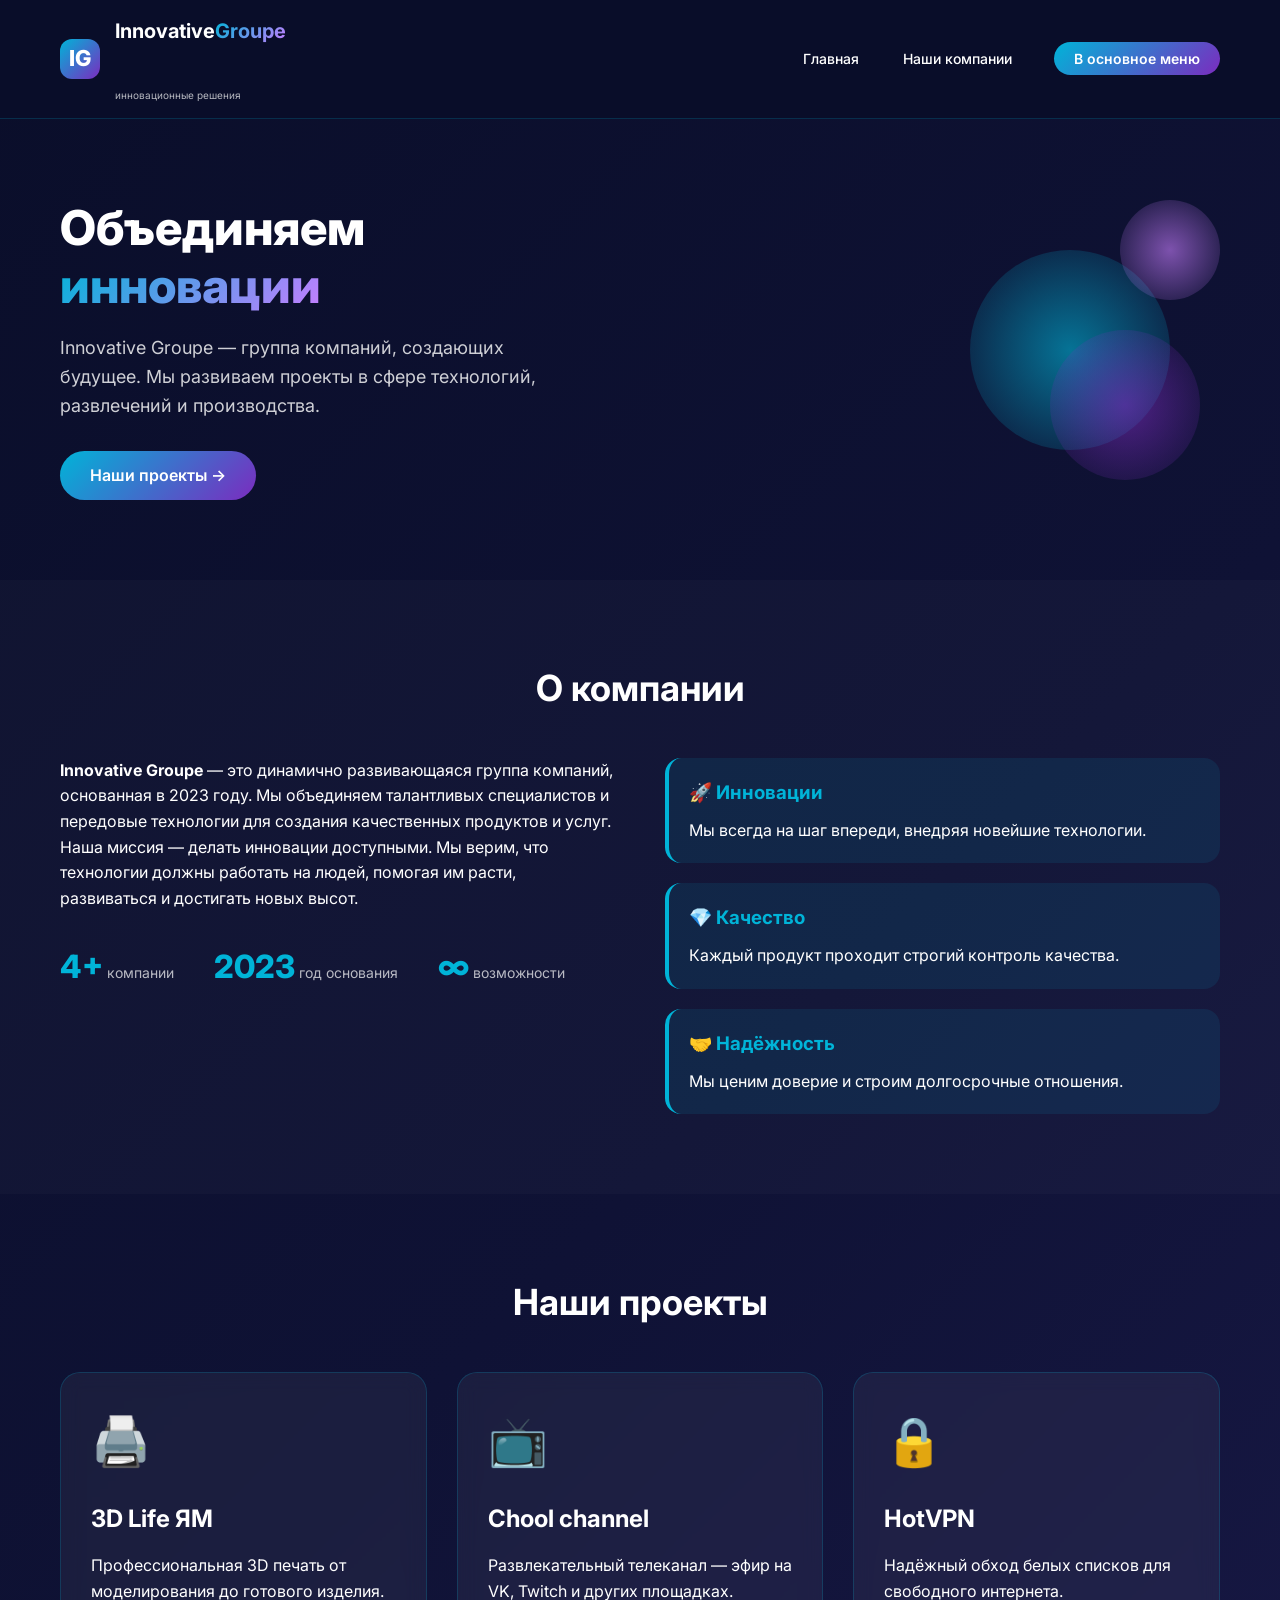
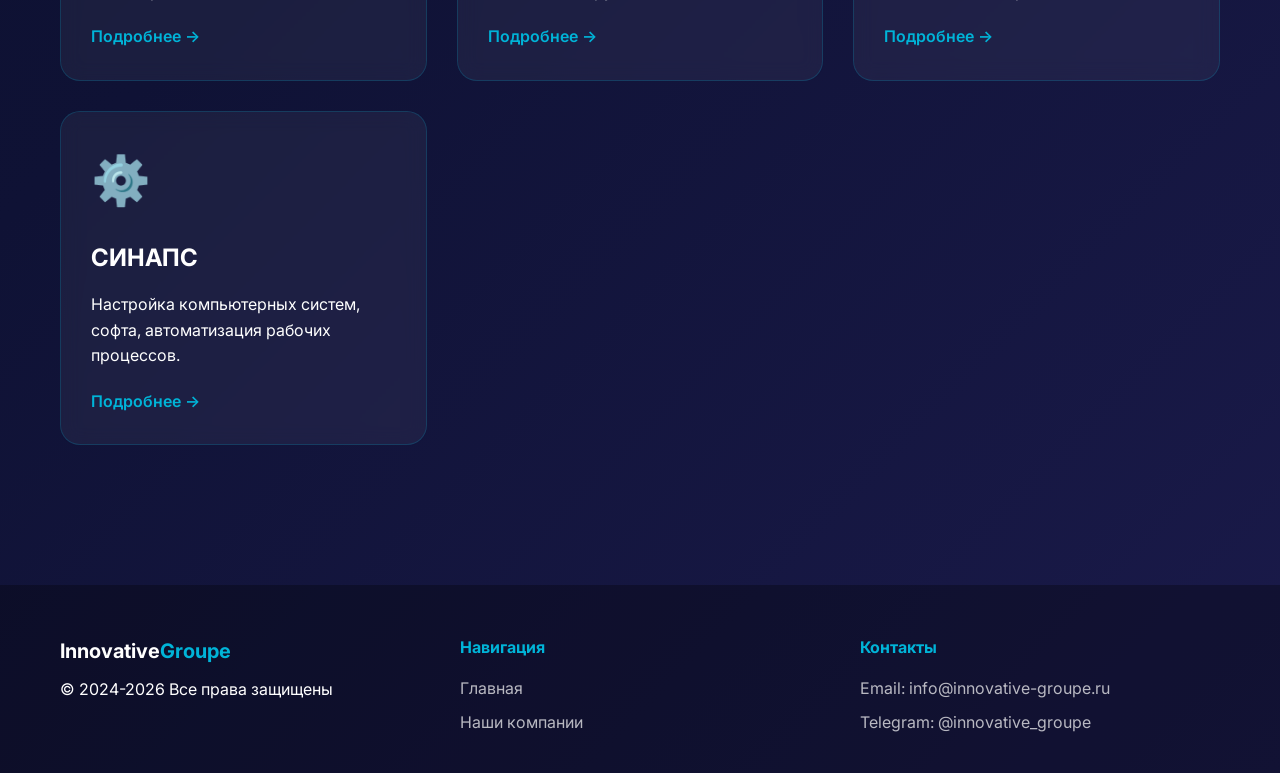
==== index.html @ 09125e90 "Update index.html" ====
<!DOCTYPE html>
<html lang="ru">
<head>
    <meta charset="UTF-8">
    <link rel="icon" type="image/png" href="favicon.png">
    <meta name="viewport" content="width=device-width, initial-scale=1.0">
    <title>Innovative Groupe — инновационные решения</title>
    <link rel="stylesheet" href="css/style.css">
    <link href="https://fonts.googleapis.com/css2?family=Inter:wght@300;400;500;600;700;800&display=swap" rel="stylesheet">
</head>
<body>
    <header class="main-header">
        <div class="container">
            <div class="header-left">
                <div class="logo-icon">IG</div>
                <div class="logo-text">
                    <h2>Innovative<span>Groupe</span></h2>
                    <p>инновационные решения</p>
                </div>
            </div>
            <div class="header-nav">
                <ul class="nav-links">
                    <li><a href="index.html" class="active">Главная</a></li>
                    <li><a href="companies.html">Наши компании</a></li>
                </ul>
                <div class="main-menu-btn">
                    <a href="index.html">В основное меню</a>
                </div>
            </div>
        </div>
    </header>

    <main>
        <section class="hero">
            <div class="container">
                <div class="hero-content">
                    <h1>Объединяем<br><span class="gradient-text">инновации</span></h1>
                    <p>Innovative Groupe — группа компаний, создающих будущее. Мы развиваем проекты в сфере технологий, развлечений и производства.</p>
                    <a href="companies.html" class="btn-primary">Наши проекты →</a>
                </div>
                <div class="hero-graphic">
                    <div class="circle circle-1"></div>
                    <div class="circle circle-2"></div>
                    <div class="circle circle-3"></div>
                </div>
            </div>
        </section>

        <section class="about">
            <div class="container">
                <h2>О компании</h2>
                <div class="about-grid">
                    <div class="about-text">
                        <p><strong>Innovative Groupe</strong> — это динамично развивающаяся группа компаний, основанная в 2023 году. Мы объединяем талантливых специалистов и передовые технологии для создания качественных продуктов и услуг.</p>
                        <p>Наша миссия — делать инновации доступными. Мы верим, что технологии должны работать на людей, помогая им расти, развиваться и достигать новых высот.</p>
                        <div class="stats">
                            <div class="stat">
                                <span class="stat-number">4+</span>
                                <span class="stat-label">компании</span>
                            </div>
                            <div class="stat">
                                <span class="stat-number">2023</span>
                                <span class="stat-label">год основания</span>
                            </div>
                            <div class="stat">
                                <span class="stat-number">∞</span>
                                <span class="stat-label">возможности</span>
                            </div>
                        </div>
                    </div>
                    <div class="about-values">
                        <div class="value-card">
                            <h3>🚀 Инновации</h3>
                            <p>Мы всегда на шаг впереди, внедряя новейшие технологии.</p>
                        </div>
                        <div class="value-card">
                            <h3>💎 Качество</h3>
                            <p>Каждый продукт проходит строгий контроль качества.</p>
                        </div>
                        <div class="value-card">
                            <h3>🤝 Надёжность</h3>
                            <p>Мы ценим доверие и строим долгосрочные отношения.</p>
                        </div>
                    </div>
                </div>
            </div>
        </section>

        <section class="preview-companies">
            <div class="container">
                <h2>Наши проекты</h2>
                <div class="preview-grid">
                    <div class="preview-card">
                        <div class="preview-icon">🖨️</div>
                        <h3>3D Life ЯМ</h3>
                        <p>Профессиональная 3D печать от моделирования до готового изделия.</p>
                        <a href="company-3d-life.html" class="link-arrow">Подробнее →</a>
                    </div>
                    <div class="preview-card">
                        <div class="preview-icon">📺</div>
                        <h3>Chool channel</h3>
                        <p>Развлекательный телеканал — эфир на VK, Twitch и других площадках.</p>
                        <a href="company-chool.html" class="link-arrow">Подробнее →</a>
                    </div>
                    <div class="preview-card">
                        <div class="preview-icon">🔒</div>
                        <h3>HotVPN</h3>
                        <p>Надёжный обход белых списков для свободного интернета.</p>
                        <a href="company-hotvpn.html" class="link-arrow">Подробнее →</a>
                    </div>
                    <div class="preview-card">
                        <div class="preview-icon">⚙️</div>
                        <h3>СИНАПС</h3>
                        <p>Настройка компьютерных систем, софта, автоматизация рабочих процессов.</p>
                        <a href="company-sinaps.html" class="link-arrow">Подробнее →</a>
                    </div>
                </div>
            </div>
        </section>
    </main>

    <footer id="contact">
        <div class="container">
            <div class="footer-content">
                <div class="footer-logo">
                    <h3>Innovative<span>Groupe</span></h3>
                    <p>© 2024-2026 Все права защищены</p>
                </div>
                <div class="footer-links">
                    <h4>Навигация</h4>
                    <ul>
                        <li><a href="index.html">Главная</a></li>
                        <li><a href="companies.html">Наши компании</a></li>
                    </ul>
                </div>
                <div class="footer-contact">
                    <h4>Контакты</h4>
                    <p>Email: info@innovative-groupe.ru</p>
                    <p>Telegram: @innovative_groupe</p>
                </div>
            </div>
        </div>
    </footer>

    <script src="js/main.js"></script>
</body>
</html>
---- css/style.css ----
* {
    margin: 0;
    padding: 0;
    box-sizing: border-box;
}

body {
    font-family: 'Inter', sans-serif;
    background: linear-gradient(135deg, #0a0e2a 0%, #0f1235 50%, #1a1a4a 100%);
    color: #ffffff;
    line-height: 1.6;
    min-height: 100vh;
}

.container {
    max-width: 1200px;
    margin: 0 auto;
    padding: 0 20px;
}

/* ===== ЕДИНЫЙ HEADER ДЛЯ ВСЕХ СТРАНИЦ ===== */
.main-header {
    padding: 15px 0;
    border-bottom: 1px solid rgba(0, 180, 216, 0.2);
    position: sticky;
    top: 0;
    background: rgba(10, 14, 42, 0.95);
    backdrop-filter: blur(10px);
    z-index: 1000;
}

.main-header .container {
    display: flex;
    justify-content: space-between;
    align-items: center;
    flex-wrap: wrap;
    gap: 20px;
}

.header-left {
    display: flex;
    align-items: center;
    gap: 15px;
}

.logo-icon {
    width: 40px;
    height: 40px;
    background: linear-gradient(135deg, #00b4d8, #7b2cbf);
    border-radius: 12px;
    display: flex;
    align-items: center;
    justify-content: center;
    font-size: 22px;
    font-weight: 800;
}

.logo-text h2 {
    font-size: 20px;
    font-weight: 700;
}

.logo-text h2 span {
    background: linear-gradient(135deg, #00b4d8, #c77dff);
    -webkit-background-clip: text;
    background-clip: text;
    color: transparent;
}

.logo-text p {
    font-size: 10px;
    opacity: 0.7;
}

.header-nav {
    display: flex;
    align-items: center;
    gap: 30px;
    flex-wrap: wrap;
}

.nav-links {
    display: flex;
    gap: 20px;
    list-style: none;
}

.nav-links a {
    color: #fff;
    text-decoration: none;
    font-size: 14px;
    font-weight: 500;
    transition: all 0.3s ease;
    padding: 8px 12px;
    border-radius: 8px;
}

.nav-links a:hover {
    background: rgba(0, 180, 216, 0.2);
    color: #00b4d8;
}

.main-menu-btn a {
    background: linear-gradient(135deg, #00b4d8, #7b2cbf);
    padding: 8px 20px;
    border-radius: 30px;
    color: white;
    text-decoration: none;
    font-size: 14px;
    font-weight: 600;
    transition: all 0.3s ease;
}

.main-menu-btn a:hover {
    transform: translateY(-2px);
    box-shadow: 0 5px 20px rgba(0, 180, 216, 0.4);
}

/* ===== Hero секция (главная) ===== */
.hero {
    padding: 80px 0;
    position: relative;
    overflow: hidden;
}

.hero .container {
    display: flex;
    align-items: center;
    justify-content: space-between;
    gap: 50px;
}

.hero-content h1 {
    font-size: 48px;
    font-weight: 800;
    line-height: 1.2;
    margin-bottom: 20px;
}

.gradient-text {
    background: linear-gradient(135deg, #00b4d8, #c77dff);
    -webkit-background-clip: text;
    background-clip: text;
    color: transparent;
}

.hero-content p {
    font-size: 18px;
    opacity: 0.8;
    margin-bottom: 30px;
    max-width: 500px;
}

.btn-primary {
    display: inline-block;
    background: linear-gradient(135deg, #00b4d8, #7b2cbf);
    padding: 12px 30px;
    border-radius: 30px;
    color: white;
    text-decoration: none;
    font-weight: 600;
    transition: all 0.3s ease;
}

.btn-primary:hover {
    transform: translateY(-2px);
    box-shadow: 0 5px 20px rgba(0, 180, 216, 0.4);
}

.btn-outline {
    display: inline-block;
    border: 2px solid #00b4d8;
    padding: 10px 24px;
    border-radius: 30px;
    color: #00b4d8;
    text-decoration: none;
    font-weight: 600;
    transition: all 0.3s ease;
}

.btn-outline:hover {
    background: #00b4d8;
    color: #0a0e2a;
}

.hero-graphic {
    position: relative;
    width: 300px;
    height: 300px;
}

.circle {
    position: absolute;
    border-radius: 50%;
    opacity: 0.6;
}

.circle-1 {
    width: 200px;
    height: 200px;
    background: radial-gradient(circle, #00b4d8, transparent);
    top: 50px;
    left: 50px;
}

.circle-2 {
    width: 150px;
    height: 150px;
    background: radial-gradient(circle, #7b2cbf, transparent);
    bottom: 20px;
    right: 20px;
}

.circle-3 {
    width: 100px;
    height: 100px;
    background: radial-gradient(circle, #c77dff, transparent);
    top: 0;
    right: 0;
}

/* ===== Секции ===== */
.about {
    padding: 80px 0;
    background: rgba(255, 255, 255, 0.02);
}

h2 {
    font-size: 36px;
    font-weight: 700;
    margin-bottom: 40px;
    text-align: center;
}

.about-grid {
    display: grid;
    grid-template-columns: 1fr 1fr;
    gap: 50px;
}

.stats {
    display: flex;
    gap: 40px;
    margin-top: 30px;
}

.stat {
    text-align: center;
}

.stat-number {
    font-size: 32px;
    font-weight: 800;
    color: #00b4d8;
}

.stat-label {
    font-size: 14px;
    opacity: 0.7;
}

.about-values {
    display: flex;
    flex-direction: column;
    gap: 20px;
}

.value-card {
    background: rgba(0, 180, 216, 0.1);
    padding: 20px;
    border-radius: 16px;
    border-left: 4px solid #00b4d8;
}

.value-card h3 {
    margin-bottom: 10px;
    color: #00b4d8;
}

/* ===== Превью компаний ===== */
.preview-companies {
    padding: 80px 0;
}

.preview-grid {
    display: grid;
    grid-template-columns: repeat(auto-fit, minmax(300px, 1fr));
    gap: 30px;
}

.preview-card {
    background: rgba(255, 255, 255, 0.05);
    backdrop-filter: blur(10px);
    padding: 30px;
    border-radius: 20px;
    transition: all 0.3s ease;
    border: 1px solid rgba(0, 180, 216, 0.2);
}

.preview-card:hover {
    transform: translateY(-5px);
    border-color: #00b4d8;
    box-shadow: 0 10px 30px rgba(0, 180, 216, 0.2);
}

.preview-icon {
    font-size: 48px;
    margin-bottom: 20px;
}

.preview-card h3 {
    font-size: 24px;
    margin-bottom: 15px;
}

.link-arrow {
    display: inline-block;
    margin-top: 20px;
    color: #00b4d8;
    text-decoration: none;
    font-weight: 600;
}

/* ===== Страница списка компаний ===== */
.page-header {
    padding: 60px 0 40px;
    text-align: center;
}

.page-header h1 {
    font-size: 48px;
    margin-bottom: 15px;
}

.companies-list {
    padding: 0 0 80px;
}

.companies-grid {
    display: flex;
    flex-direction: column;
    gap: 40px;
}

.company-item {
    display: flex;
    gap: 30px;
    background: rgba(255, 255, 255, 0.05);
    border-radius: 24px;
    padding: 30px;
    transition: all 0.3s ease;
    border: 1px solid rgba(0, 180, 216, 0.2);
}

.company-item:hover {
    transform: translateX(5px);
    border-color: #00b4d8;
}

.company-logo {
    flex-shrink: 0;
}

.logo-placeholder {
    width: 100px;
    height: 100px;
    background: linear-gradient(135deg, #00b4d8, #7b2cbf);
    border-radius: 20px;
    display: flex;
    align-items: center;
    justify-content: center;
    font-size: 48px;
}

.company-info {
    flex: 1;
}

.company-name {
    font-size: 28px;
    margin-bottom: 15px;
}

.company-details {
    margin-bottom: 20px;
}

.company-details p {
    margin-bottom: 8px;
    opacity: 0.8;
}

/* ===== Страница компании ===== */
.company-hero {
    padding: 60px 0;
    text-align: center;
}

.company-icon {
    font-size: 80px;
    margin-bottom: 20px;
}

.company-hero h1 {
    font-size: 48px;
    margin-bottom: 15px;
}

.company-hero p {
    font-size: 20px;
    opacity: 0.8;
    margin-bottom: 20px;
}

.company-meta {
    display: flex;
    justify-content: center;
    gap: 30px;
    flex-wrap: wrap;
}

.company-meta span {
    background: rgba(0, 180, 216, 0.2);
    padding: 5px 15px;
    border-radius: 20px;
    font-size: 14px;
}

.company-description {
    padding: 0 0 80px;
}

.description-grid {
    display: grid;
    grid-template-columns: 1fr 1fr;
    gap: 50px;
}

.description-text h2 {
    text-align: left;
    margin-bottom: 20px;
}

.description-text h3 {
    margin: 25px 0 15px;
    color: #00b4d8;
}

.description-text ul {
    list-style: none;
    margin-bottom: 30px;
}

.description-text li {
    margin-bottom: 10px;
    padding-left: 24px;
    position: relative;
}

.description-text li::before {
    content: "▹";
    position: absolute;
    left: 0;
    color: #00b4d8;
}

.description-features {
    display: flex;
    flex-direction: column;
    gap: 20px;
}

.feature {
    background: rgba(0, 180, 216, 0.1);
    padding: 25px;
    border-radius: 16px;
    text-align: center;
}

.feature h3 {
    font-size: 24px;
    margin-bottom: 10px;
    color: #00b4d8;
}

.platform-buttons {
    display: flex;
    gap: 15px;
    margin-top: 20px;
}

/* ===== FOOTER ===== */
footer {
    background: rgba(0, 0, 0, 0.3);
    padding: 50px 0 30px;
    margin-top: 60px;
}

.footer-content {
    display: grid;
    grid-template-columns: repeat(auto-fit, minmax(250px, 1fr));
    gap: 40px;
}

.footer-logo h3 {
    font-size: 20px;
    margin-bottom: 10px;
}

.footer-logo h3 span {
    color: #00b4d8;
}

.footer-links h4, .footer-contact h4 {
    margin-bottom: 15px;
    color: #00b4d8;
}

.footer-links ul {
    list-style: none;
}

.footer-links li {
    margin-bottom: 8px;
}

.footer-links a {
    color: #fff;
    text-decoration: none;
    opacity: 0.7;
    transition: all 0.3s ease;
}

.footer-links a:hover {
    opacity: 1;
    color: #00b4d8;
}

.footer-contact p {
    opacity: 0.7;
    margin-bottom: 8px;
}

/* ===== Адаптивность ===== */
@media (max-width: 768px) {
    .hero .container {
        flex-direction: column;
        text-align: center;
    }
    
    .hero-content p {
        margin-left: auto;
        margin-right: auto;
    }
    
    .about-grid,
    .description-grid,
    .company-item {
        grid-template-columns: 1fr;
        flex-direction: column;
    }
    
    .header-nav {
        flex-direction: column;
        width: 100%;
    }
    
    .nav-links {
        flex-wrap: wrap;
        justify-content: center;
    }
    
    .main-header .container {
        flex-direction: column;
    }
    
    .company-item {
        text-align: center;
    }
    
    .company-logo {
        margin: 0 auto;
    }
/* ===== ТАРИФЫ ===== */
.tariffs {
    padding: 60px 0;
    background: rgba(255, 255, 255, 0.02);
}

.section-subtitle {
    text-align: center;
    opacity: 0.7;
    margin-bottom: 50px;
}

.tariffs-grid {
    display: grid;
    grid-template-columns: repeat(auto-fit, minmax(300px, 1fr));
    gap: 30px;
    max-width: 1100px;
    margin: 0 auto;
}

.tariff-card {
    background: rgba(255, 255, 255, 0.05);
    backdrop-filter: blur(10px);
    border-radius: 24px;
    padding: 30px;
    text-align: center;
    transition: all 0.3s ease;
    position: relative;
    border: 1px solid rgba(0, 180, 216, 0.2);
}

.tariff-card:hover {
    transform: translateY(-10px);
    border-color: #00b4d8;
    box-shadow: 0 20px 40px rgba(0, 180, 216, 0.2);
}

.tariff-card.vip {
    background: linear-gradient(135deg, rgba(123, 44, 191, 0.2), rgba(0, 180, 216, 0.1));
    border-color: #7b2cbf;
}

.tariff-card.lite {
    border-color: #00b4d8;
}

.tariff-card.trial {
    border-color: #c77dff;
}

.tariff-badge {
    position: absolute;
    top: -12px;
    right: 20px;
    background: linear-gradient(135deg, #00b4d8, #7b2cbf);
    padding: 5px 15px;
    border-radius: 20px;
    font-size: 12px;
    font-weight: 600;
}

.tariff-icon {
    font-size: 48px;
    margin-bottom: 15px;
}

.tariff-card h3 {
    font-size: 28px;
    margin-bottom: 15px;
}

.tariff-price {
    margin-bottom: 20px;
}

.price {
    font-size: 36px;
    font-weight: 800;
    background: linear-gradient(135deg, #00b4d8, #c77dff);
    -webkit-background-clip: text;
    background-clip: text;
    color: transparent;
}

.period {
    font-size: 14px;
    opacity: 0.7;
}

.tariff-features {
    list-style: none;
    margin: 25px 0;
    text-align: left;
}

.tariff-features li {
    margin-bottom: 10px;
    font-size: 14px;
}

.btn-tariff {
    display: inline-block;
    background: rgba(0, 180, 216, 0.2);
    padding: 12px 30px;
    border-radius: 30px;
    color: #00b4d8;
    text-decoration: none;
    font-weight: 600;
    transition: all 0.3s ease;
}

.btn-tariff:hover {
    background: #00b4d8;
    color: #0a0e2a;
}

.tariff-note {
    text-align: center;
    margin-top: 40px;
    padding: 20px;
    background: rgba(0, 180, 216, 0.1);
    border-radius: 16px;
}

.tariff-note p {
    margin: 5px 0;
    opacity: 0.8;
    font-size: 14px;
}

/* ===== КАК ПОДКЛЮЧИТЬСЯ ===== */
.how-to-connect {
    padding: 60px 0;
}

.steps-grid {
    display: grid;
    grid-template-columns: repeat(auto-fit, minmax(200px, 1fr));
    gap: 30px;
    margin-bottom: 40px;
}

.step {
    text-align: center;
    padding: 20px;
}

.step-number {
    width: 50px;
    height: 50px;
    background: linear-gradient(135deg, #00b4d8, #7b2cbf);
    border-radius: 50%;
    display: flex;
    align-items: center;
    justify-content: center;
    font-size: 24px;
    font-weight: 800;
    margin: 0 auto 20px;
}

.step h3 {
    margin-bottom: 10px;
}

.step p {
    opacity: 0.7;
    font-size: 14px;
}

.connect-buttons {
    display: flex;
    justify-content: center;
    gap: 20px;
    flex-wrap: wrap;
}

/* ===== Адаптивность для тарифов ===== */
@media (max-width: 768px) {
    .tariffs-grid {
        grid-template-columns: 1fr;
    }
    
    .steps-grid {
        grid-template-columns: 1fr;
    }
    
    .connect-buttons {
        flex-direction: column;
        align-items: center;
    }
}
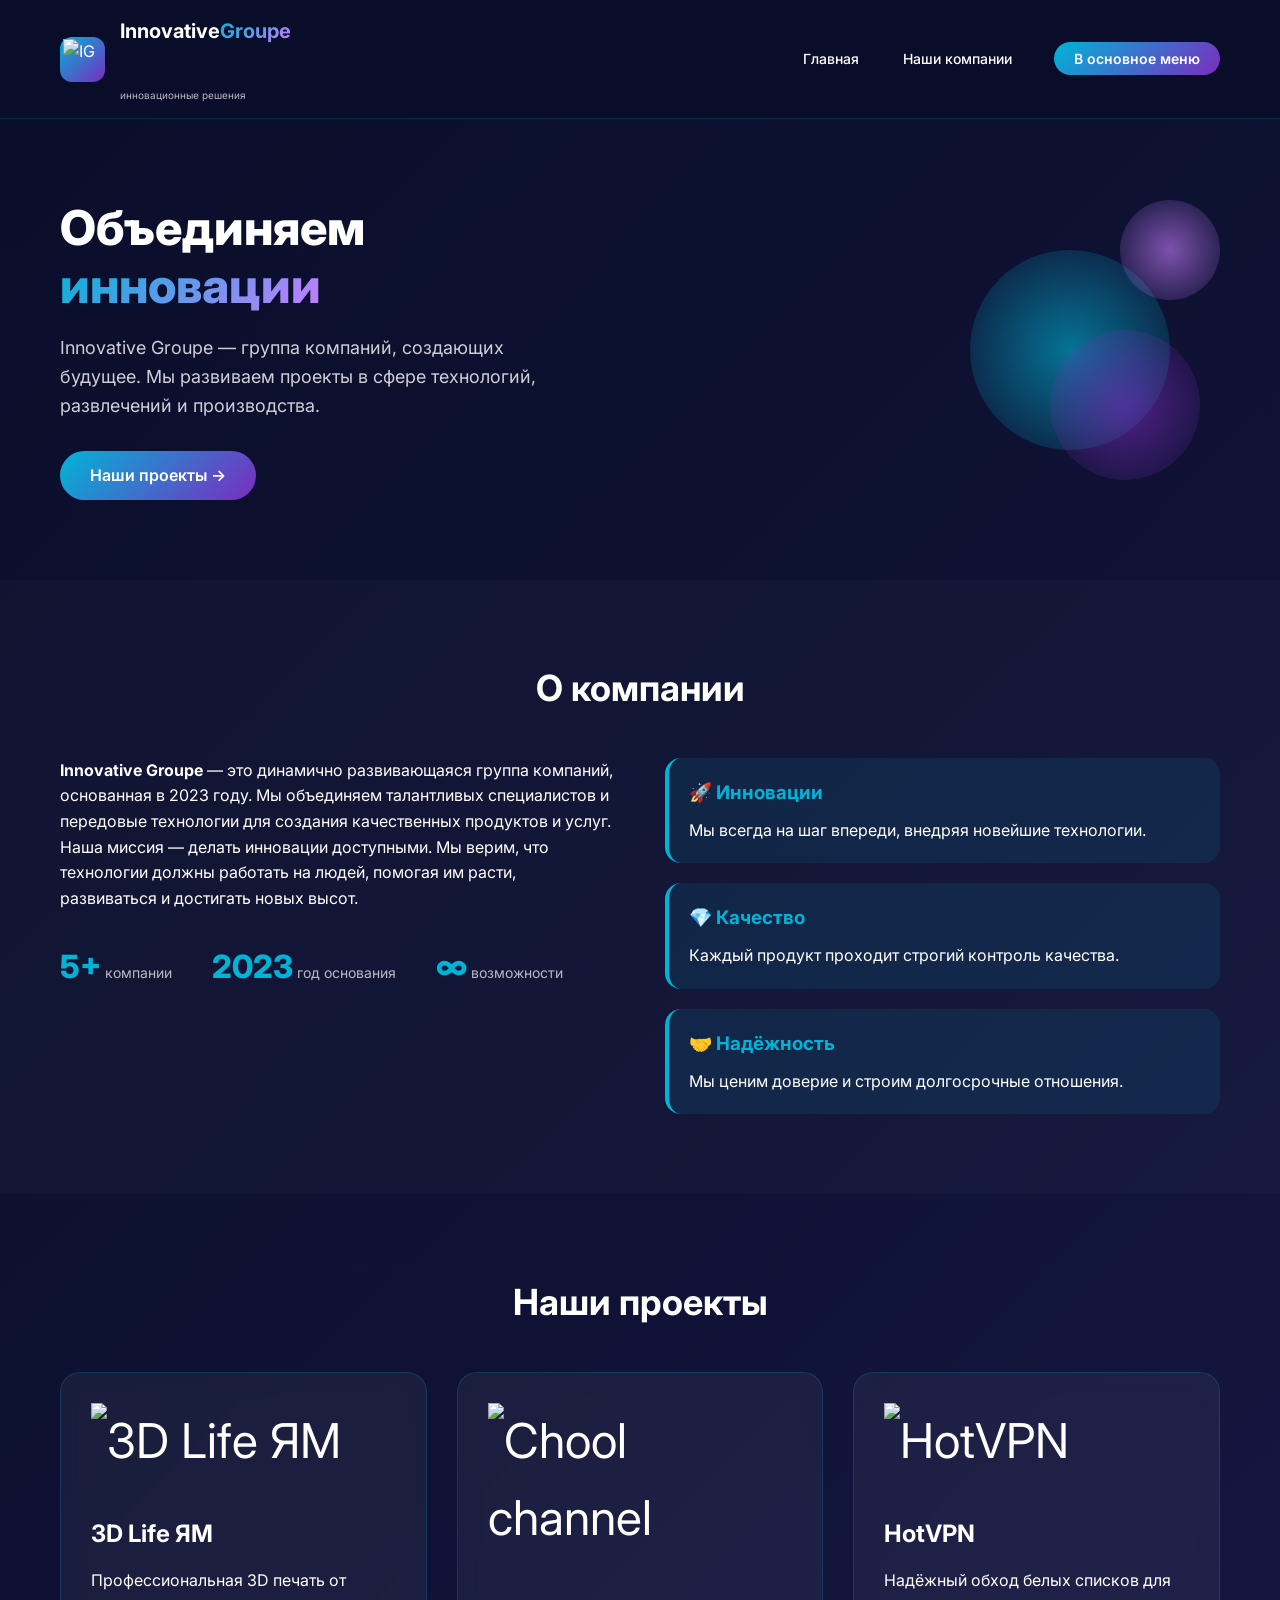
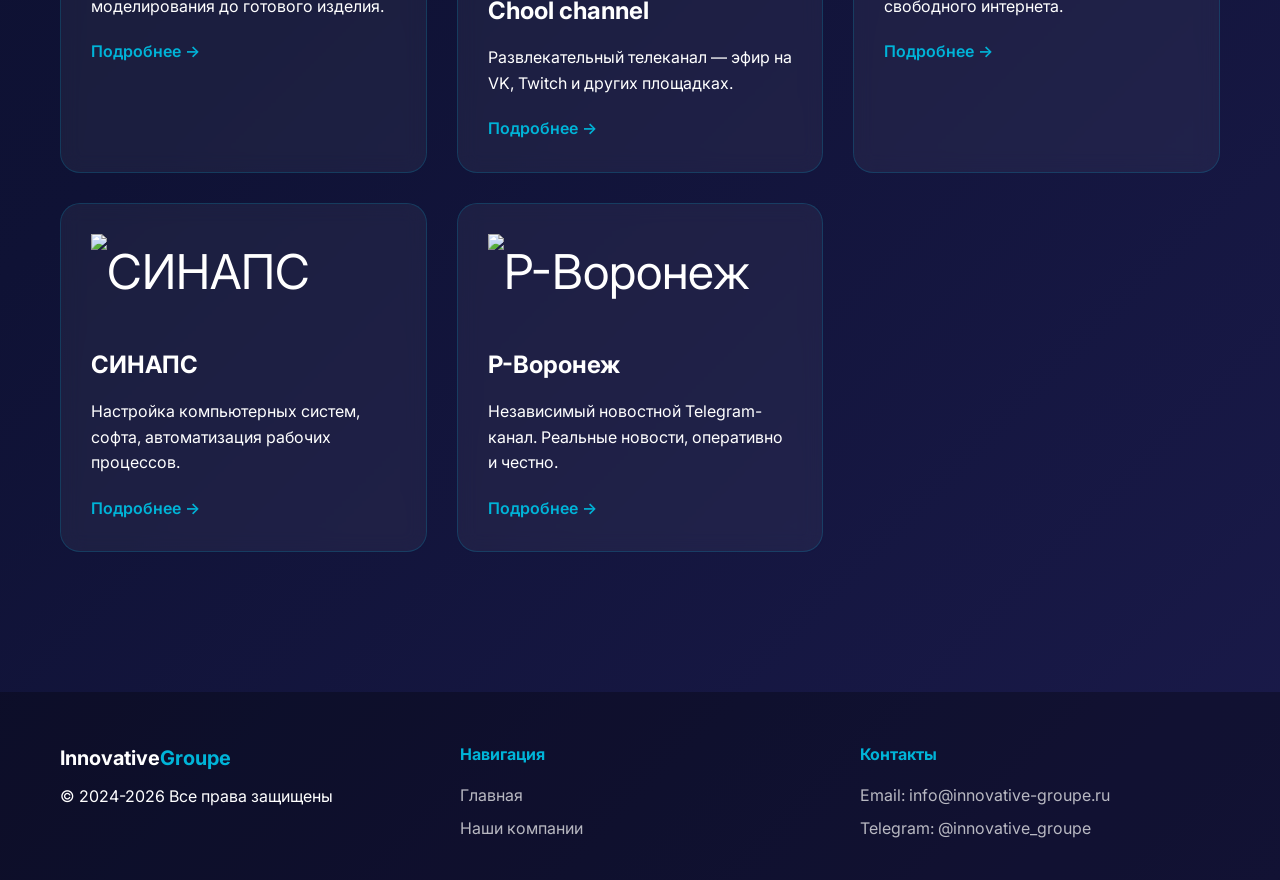
==== commit d420f26c: "Add files via upload" ====
--- a/index.html
+++ b/index.html
@@ -2,8 +2,8 @@
 <html lang="ru">
 <head>
     <meta charset="UTF-8">
+    <meta name="viewport" content="width=device-width, initial-scale=1.0">
     <link rel="icon" type="image/png" href="favicon.png">
-    <meta name="viewport" content="width=device-width, initial-scale=1.0">
     <title>Innovative Groupe — инновационные решения</title>
     <link rel="stylesheet" href="css/style.css">
     <link href="https://fonts.googleapis.com/css2?family=Inter:wght@300;400;500;600;700;800&display=swap" rel="stylesheet">
@@ -12,7 +12,9 @@
     <header class="main-header">
         <div class="container">
             <div class="header-left">
-                <div class="logo-icon">IG</div>
+                <div class="logo-icon">
+                    <img src="images/logo-ig.png" alt="IG" width="40" height="40">
+                </div>
                 <div class="logo-text">
                     <h2>Innovative<span>Groupe</span></h2>
                     <p>инновационные решения</p>
@@ -55,7 +57,7 @@
                         <p>Наша миссия — делать инновации доступными. Мы верим, что технологии должны работать на людей, помогая им расти, развиваться и достигать новых высот.</p>
                         <div class="stats">
                             <div class="stat">
-                                <span class="stat-number">4+</span>
+                                <span class="stat-number">5+</span>
                                 <span class="stat-label">компании</span>
                             </div>
                             <div class="stat">
@@ -91,28 +93,44 @@
                 <h2>Наши проекты</h2>
                 <div class="preview-grid">
                     <div class="preview-card">
-                        <div class="preview-icon">🖨️</div>
+                        <div class="preview-icon">
+                            <img src="images/logo-3dlife.png" alt="3D Life ЯМ" width="48" height="48">
+                        </div>
                         <h3>3D Life ЯМ</h3>
                         <p>Профессиональная 3D печать от моделирования до готового изделия.</p>
                         <a href="company-3d-life.html" class="link-arrow">Подробнее →</a>
                     </div>
                     <div class="preview-card">
-                        <div class="preview-icon">📺</div>
+                        <div class="preview-icon">
+                            <img src="images/logo-chool.png" alt="Chool channel" width="48" height="48">
+                        </div>
                         <h3>Chool channel</h3>
                         <p>Развлекательный телеканал — эфир на VK, Twitch и других площадках.</p>
                         <a href="company-chool.html" class="link-arrow">Подробнее →</a>
                     </div>
                     <div class="preview-card">
-                        <div class="preview-icon">🔒</div>
+                        <div class="preview-icon">
+                            <img src="images/logo-hotvpn.png" alt="HotVPN" width="48" height="48">
+                        </div>
                         <h3>HotVPN</h3>
                         <p>Надёжный обход белых списков для свободного интернета.</p>
                         <a href="company-hotvpn.html" class="link-arrow">Подробнее →</a>
                     </div>
                     <div class="preview-card">
-                        <div class="preview-icon">⚙️</div>
+                        <div class="preview-icon">
+                            <img src="images/logo-sinaps.png" alt="СИНАПС" width="48" height="48">
+                        </div>
                         <h3>СИНАПС</h3>
                         <p>Настройка компьютерных систем, софта, автоматизация рабочих процессов.</p>
                         <a href="company-sinaps.html" class="link-arrow">Подробнее →</a>
+                    </div>
+                    <div class="preview-card">
+                        <div class="preview-icon">
+                            <img src="images/logo-rvrn.png" alt="Р-Воронеж" width="48" height="48">
+                        </div>
+                        <h3>Р-Воронеж</h3>
+                        <p>Независимый новостной Telegram-канал. Реальные новости, оперативно и честно.</p>
+                        <a href="company-r-voronezh.html" class="link-arrow">Подробнее →</a>
                     </div>
                 </div>
             </div>
@@ -144,4 +162,4 @@
 
     <script src="js/main.js"></script>
 </body>
-</html>
+</html>
--- a/css/style.css
+++ b/css/style.css
@@ -44,15 +44,19 @@
 }
 
 .logo-icon {
+    width: 45px;
+    height: 45px;
+    background: linear-gradient(135deg, #00b4d8, #7b2cbf);
+    border-radius: 12px;
+    display: flex;
+    align-items: center;
+    justify-content: center;
+}
+
+.logo-icon img {
     width: 40px;
     height: 40px;
-    background: linear-gradient(135deg, #00b4d8, #7b2cbf);
-    border-radius: 12px;
-    display: flex;
-    align-items: center;
-    justify-content: center;
-    font-size: 22px;
-    font-weight: 800;
+    object-fit: contain;
 }
 
 .logo-text h2 {
@@ -308,6 +312,13 @@
     margin-bottom: 20px;
 }
 
+.preview-icon img {
+    width: 60px;
+    height: 60px;
+    object-fit: contain;
+    margin-bottom: 15px;
+}
+
 .preview-card h3 {
     font-size: 24px;
     margin-bottom: 15px;
@@ -361,11 +372,23 @@
     flex-shrink: 0;
 }
 
+.company-logo img {
+    width: 120px;
+    height: 120px;
+    object-fit: contain;
+    border-radius: 24px;
+    transition: transform 0.3s ease;
+}
+
+.company-logo img:hover {
+    transform: scale(1.05);
+}
+
 .logo-placeholder {
-    width: 100px;
-    height: 100px;
+    width: 120px;
+    height: 120px;
     background: linear-gradient(135deg, #00b4d8, #7b2cbf);
-    border-radius: 20px;
+    border-radius: 24px;
     display: flex;
     align-items: center;
     justify-content: center;
@@ -399,6 +422,20 @@
 .company-icon {
     font-size: 80px;
     margin-bottom: 20px;
+}
+
+.company-icon img {
+    width: 100px;
+    height: 100px;
+    object-fit: contain;
+    border-radius: 50%;
+    background: rgba(0, 180, 216, 0.1);
+    padding: 15px;
+    transition: transform 0.3s ease;
+}
+
+.company-icon img:hover {
+    transform: scale(1.05);
 }
 
 .company-hero h1 {
@@ -489,98 +526,6 @@
     margin-top: 20px;
 }
 
-/* ===== FOOTER ===== */
-footer {
-    background: rgba(0, 0, 0, 0.3);
-    padding: 50px 0 30px;
-    margin-top: 60px;
-}
-
-.footer-content {
-    display: grid;
-    grid-template-columns: repeat(auto-fit, minmax(250px, 1fr));
-    gap: 40px;
-}
-
-.footer-logo h3 {
-    font-size: 20px;
-    margin-bottom: 10px;
-}
-
-.footer-logo h3 span {
-    color: #00b4d8;
-}
-
-.footer-links h4, .footer-contact h4 {
-    margin-bottom: 15px;
-    color: #00b4d8;
-}
-
-.footer-links ul {
-    list-style: none;
-}
-
-.footer-links li {
-    margin-bottom: 8px;
-}
-
-.footer-links a {
-    color: #fff;
-    text-decoration: none;
-    opacity: 0.7;
-    transition: all 0.3s ease;
-}
-
-.footer-links a:hover {
-    opacity: 1;
-    color: #00b4d8;
-}
-
-.footer-contact p {
-    opacity: 0.7;
-    margin-bottom: 8px;
-}
-
-/* ===== Адаптивность ===== */
-@media (max-width: 768px) {
-    .hero .container {
-        flex-direction: column;
-        text-align: center;
-    }
-    
-    .hero-content p {
-        margin-left: auto;
-        margin-right: auto;
-    }
-    
-    .about-grid,
-    .description-grid,
-    .company-item {
-        grid-template-columns: 1fr;
-        flex-direction: column;
-    }
-    
-    .header-nav {
-        flex-direction: column;
-        width: 100%;
-    }
-    
-    .nav-links {
-        flex-wrap: wrap;
-        justify-content: center;
-    }
-    
-    .main-header .container {
-        flex-direction: column;
-    }
-    
-    .company-item {
-        text-align: center;
-    }
-    
-    .company-logo {
-        margin: 0 auto;
-    }
 /* ===== ТАРИФЫ ===== */
 .tariffs {
     padding: 60px 0;
@@ -593,11 +538,11 @@
     margin-bottom: 50px;
 }
 
-.tariffs-grid {
+.tariffs-grid-2col {
     display: grid;
-    grid-template-columns: repeat(auto-fit, minmax(300px, 1fr));
+    grid-template-columns: repeat(auto-fit, minmax(380px, 1fr));
     gap: 30px;
-    max-width: 1100px;
+    max-width: 1200px;
     margin: 0 auto;
 }
 
@@ -609,26 +554,12 @@
     text-align: center;
     transition: all 0.3s ease;
     position: relative;
-    border: 1px solid rgba(0, 180, 216, 0.2);
+    border: 2px solid rgba(0, 180, 216, 0.3);
 }
 
 .tariff-card:hover {
     transform: translateY(-10px);
-    border-color: #00b4d8;
-    box-shadow: 0 20px 40px rgba(0, 180, 216, 0.2);
-}
-
-.tariff-card.vip {
-    background: linear-gradient(135deg, rgba(123, 44, 191, 0.2), rgba(0, 180, 216, 0.1));
-    border-color: #7b2cbf;
-}
-
-.tariff-card.lite {
-    border-color: #00b4d8;
-}
-
-.tariff-card.trial {
-    border-color: #c77dff;
+    box-shadow: 0 20px 40px rgba(0, 180, 216, 0.3);
 }
 
 .tariff-badge {
@@ -649,11 +580,11 @@
 
 .tariff-card h3 {
     font-size: 28px;
-    margin-bottom: 15px;
+    margin-bottom: 10px;
 }
 
 .tariff-price {
-    margin-bottom: 20px;
+    margin-bottom: 10px;
 }
 
 .price {
@@ -670,15 +601,48 @@
     opacity: 0.7;
 }
 
+.tariff-traffic {
+    font-size: 18px;
+    font-weight: 700;
+    color: #00b4d8;
+    margin-bottom: 15px;
+    padding: 8px;
+    background: rgba(0, 180, 216, 0.1);
+    border-radius: 20px;
+    display: inline-block;
+    width: auto;
+    margin-left: auto;
+    margin-right: auto;
+}
+
 .tariff-features {
     list-style: none;
-    margin: 25px 0;
+    margin: 20px 0;
     text-align: left;
 }
 
 .tariff-features li {
     margin-bottom: 10px;
     font-size: 14px;
+    padding-left: 24px;
+    position: relative;
+}
+
+.tariff-features li::before {
+    content: "✅";
+    position: absolute;
+    left: 0;
+    color: #00b4d8;
+}
+
+.tariff-target {
+    font-size: 12px;
+    opacity: 0.8;
+    margin: 15px 0;
+    padding: 8px;
+    background: rgba(255, 255, 255, 0.05);
+    border-radius: 12px;
+    font-style: italic;
 }
 
 .btn-tariff {
@@ -690,12 +654,32 @@
     text-decoration: none;
     font-weight: 600;
     transition: all 0.3s ease;
-}
-
-.btn-tariff:hover {
+    margin-top: 10px;
+}
+
+.tariff-card:hover .btn-tariff {
     background: #00b4d8;
     color: #0a0e2a;
 }
+
+/* Цвета для разных тарифов */
+.tariff-card.lite { border-color: #ffd700; }
+.tariff-card.vip { border-color: #9b59b6; background: linear-gradient(135deg, rgba(155, 89, 182, 0.15), rgba(0, 180, 216, 0.05)); }
+.tariff-card.green { border-color: #2ecc71; }
+.tariff-card.ultra { border-color: #3498db; }
+.tariff-card.family { border-color: #1abc9c; }
+.tariff-card.premium { border-color: #e67e22; }
+.tariff-card.red { border-color: #e74c3c; }
+.tariff-card.super { border-color: #95a5a6; background: rgba(0, 0, 0, 0.3); }
+
+.tariff-card.lite .btn-tariff:hover { background: #ffd700; color: #0a0e2a; }
+.tariff-card.vip .btn-tariff:hover { background: #9b59b6; color: white; }
+.tariff-card.green .btn-tariff:hover { background: #2ecc71; color: #0a0e2a; }
+.tariff-card.ultra .btn-tariff:hover { background: #3498db; color: white; }
+.tariff-card.family .btn-tariff:hover { background: #1abc9c; color: #0a0e2a; }
+.tariff-card.premium .btn-tariff:hover { background: #e67e22; color: white; }
+.tariff-card.red .btn-tariff:hover { background: #e74c3c; color: white; }
+.tariff-card.super .btn-tariff:hover { background: #95a5a6; color: #0a0e2a; }
 
 .tariff-note {
     text-align: center;
@@ -757,9 +741,167 @@
     flex-wrap: wrap;
 }
 
-/* ===== Адаптивность для тарифов ===== */
+/* ===== FOOTER ===== */
+footer {
+    background: rgba(0, 0, 0, 0.3);
+    padding: 50px 0 30px;
+    margin-top: 60px;
+}
+
+.footer-content {
+    display: grid;
+    grid-template-columns: repeat(auto-fit, minmax(250px, 1fr));
+    gap: 40px;
+}
+
+.footer-logo h3 {
+    font-size: 20px;
+    margin-bottom: 10px;
+}
+
+.footer-logo h3 span {
+    color: #00b4d8;
+}
+
+.footer-links h4, .footer-contact h4 {
+    margin-bottom: 15px;
+    color: #00b4d8;
+}
+
+.footer-links ul {
+    list-style: none;
+}
+
+.footer-links li {
+    margin-bottom: 8px;
+}
+
+.footer-links a {
+    color: #fff;
+    text-decoration: none;
+    opacity: 0.7;
+    transition: all 0.3s ease;
+}
+
+.footer-links a:hover {
+    opacity: 1;
+    color: #00b4d8;
+}
+
+.footer-contact p {
+    opacity: 0.7;
+    margin-bottom: 8px;
+}
+
+/* ===== КНОПКИ СОЦСЕТЕЙ ===== */
+.social-links {
+    margin-top: 30px;
+}
+
+.social-links h3 {
+    margin-bottom: 20px;
+    color: #00b4d8;
+    font-size: 22px;
+}
+
+.social-btn {
+    display: inline-flex;
+    align-items: center;
+    justify-content: center;
+    gap: 12px;
+    background: #0a0e2a;
+    border: 1.5px solid rgba(0, 180, 216, 0.4);
+    padding: 12px 28px;
+    border-radius: 50px;
+    color: #fff;
+    text-decoration: none;
+    font-weight: 600;
+    font-size: 16px;
+    transition: all 0.3s ease;
+}
+
+.social-icon img {
+    width: 24px;
+    height: 24px;
+    display: block;
+    transition: filter 0.3s ease;
+}
+
+.social-btn.telegram {
+    border-color: #00b4d8;
+}
+
+.social-btn.telegram:hover {
+    background: #00b4d8;
+    border-color: #00b4d8;
+    color: #0a0e2a;
+    transform: translateY(-3px);
+    box-shadow: 0 8px 20px rgba(0, 180, 216, 0.4);
+}
+
+.social-btn:hover .social-icon img {
+    filter: brightness(0.6);
+}
+
+/* ===== КАТАЛОГ ===== */
+.catalog-icon img {
+    width: 80px;
+    height: 80px;
+    object-fit: contain;
+}
+
+/* ===== Адаптивность ===== */
 @media (max-width: 768px) {
-    .tariffs-grid {
+    .hero .container {
+        flex-direction: column;
+        text-align: center;
+    }
+    
+    .hero-content p {
+        margin-left: auto;
+        margin-right: auto;
+    }
+    
+    .about-grid,
+    .description-grid,
+    .company-item {
+        grid-template-columns: 1fr;
+        flex-direction: column;
+    }
+    
+    .header-nav {
+        flex-direction: column;
+        width: 100%;
+    }
+    
+    .nav-links {
+        flex-wrap: wrap;
+        justify-content: center;
+    }
+    
+    .main-header .container {
+        flex-direction: column;
+    }
+    
+    .company-item {
+        text-align: center;
+    }
+    
+    .company-logo {
+        margin: 0 auto;
+    }
+    
+    .company-logo img {
+        width: 100px;
+        height: 100px;
+    }
+    
+    .company-icon img {
+        width: 80px;
+        height: 80px;
+    }
+    
+    .tariffs-grid-2col {
         grid-template-columns: 1fr;
     }
     
@@ -771,4 +913,16 @@
         flex-direction: column;
         align-items: center;
     }
+    
+    h2 {
+        font-size: 28px;
+    }
+    
+    .hero-content h1 {
+        font-size: 32px;
+    }
+    
+    .company-hero h1 {
+        font-size: 32px;
+    }
 }
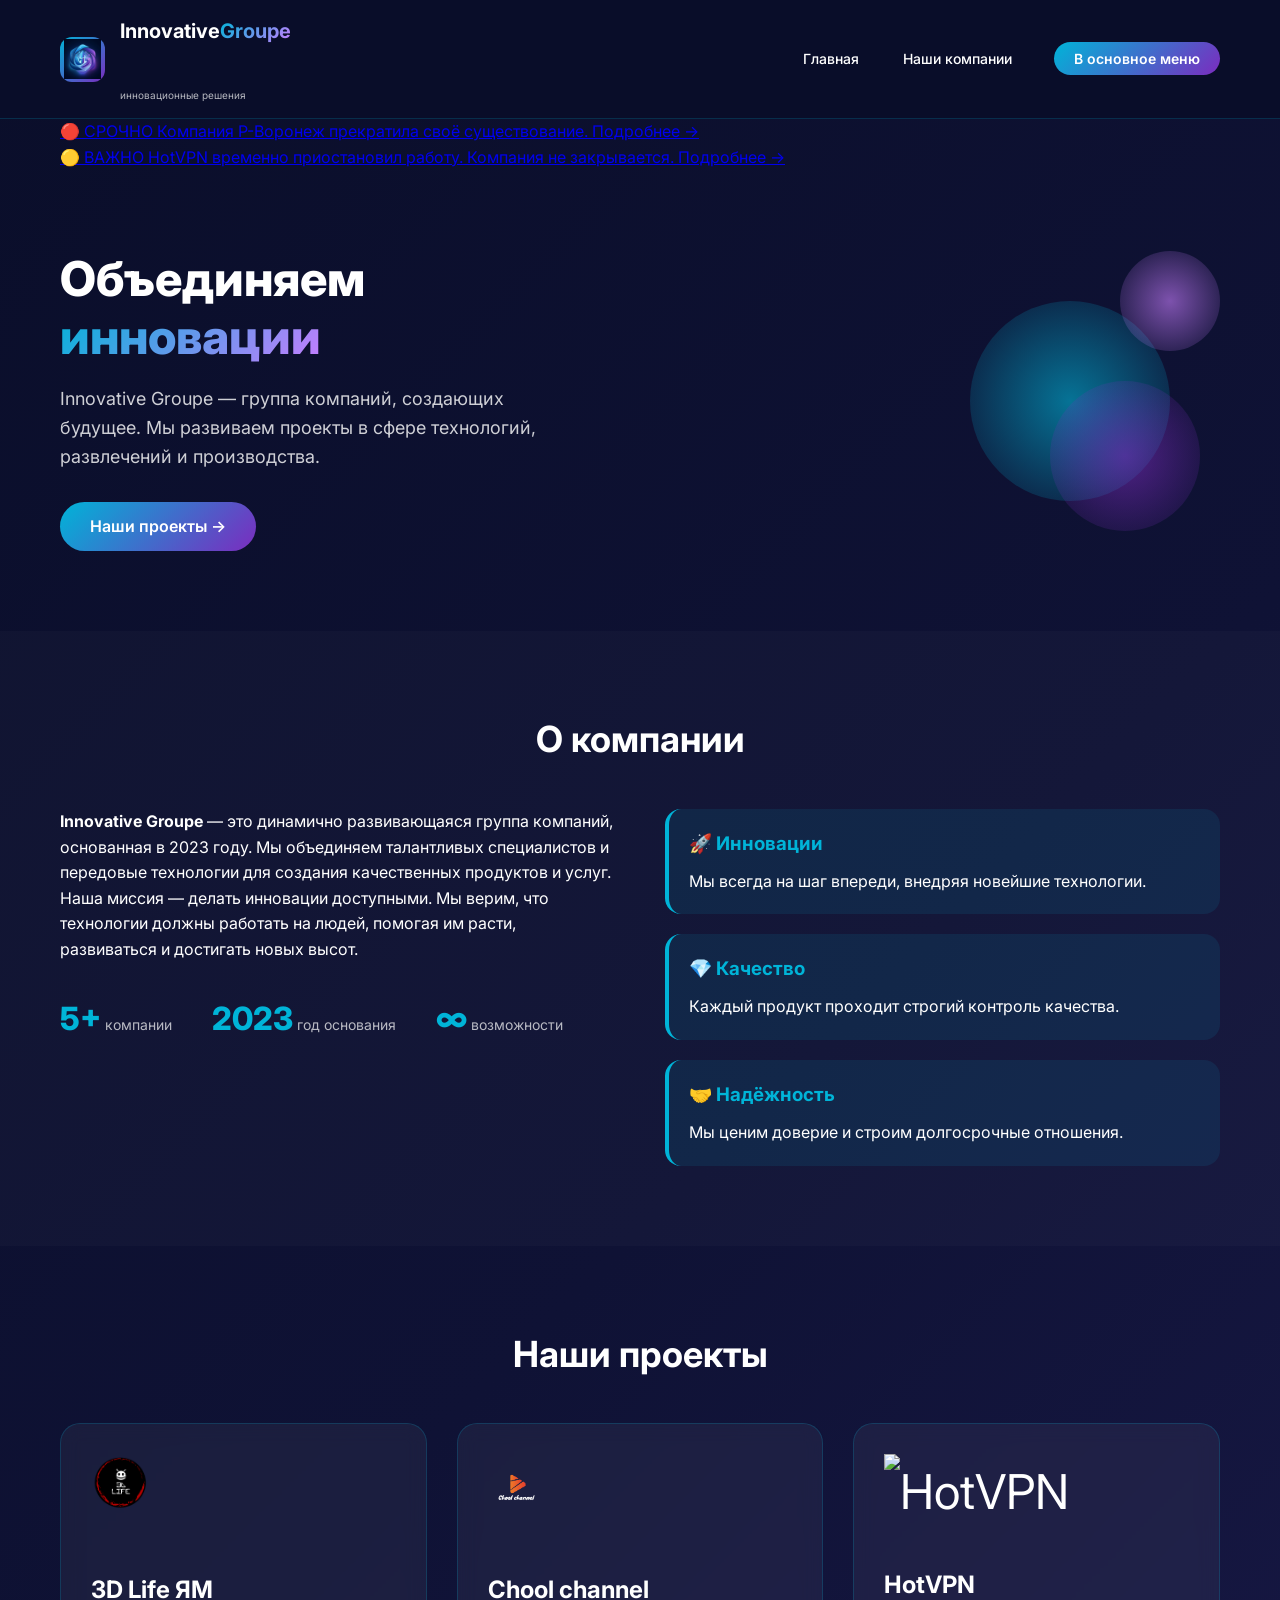
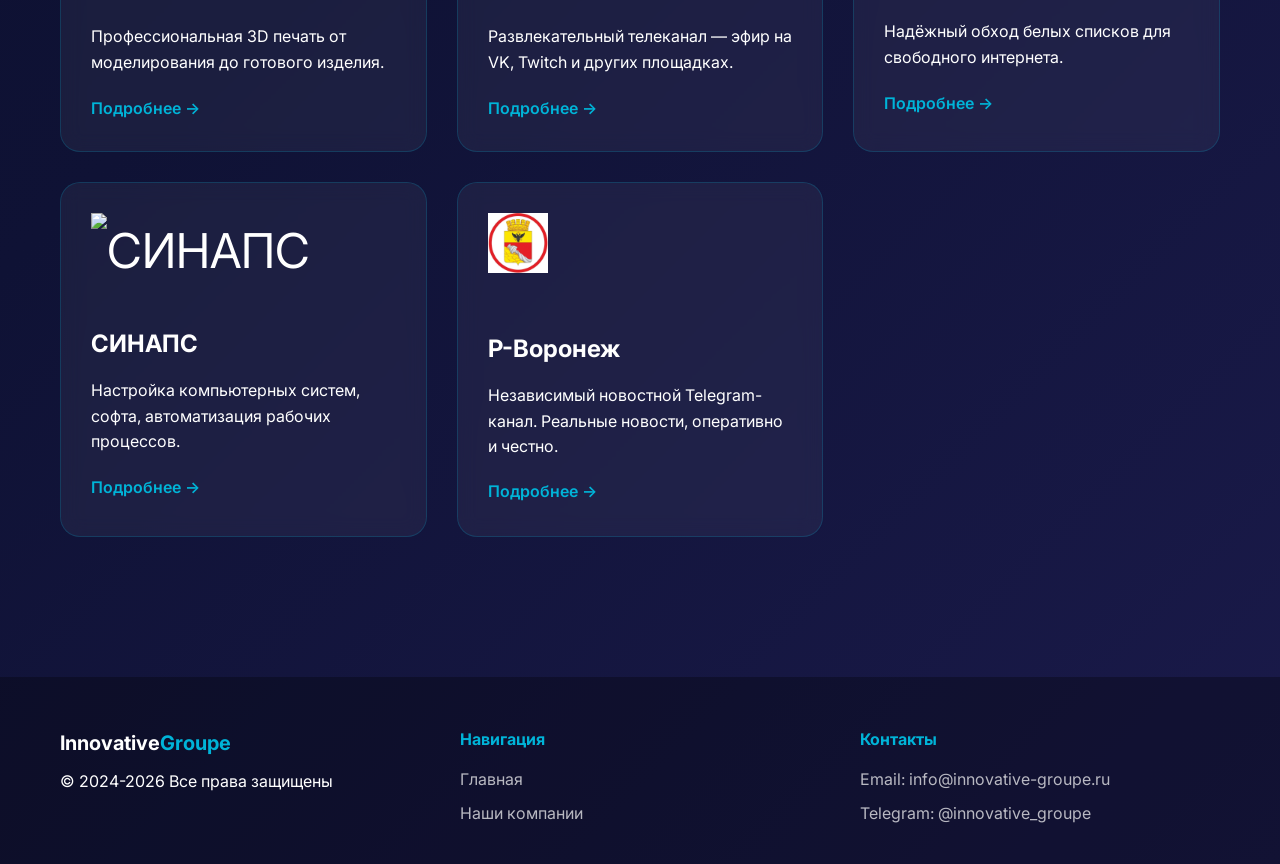
==== commit d858f7a1: "Add files via upload" ====
--- a/index.html
+++ b/index.html
@@ -33,6 +33,26 @@
     </header>
 
     <main>
+                <!-- ===== СРОЧНАЯ НОВОСТЬ ===== -->
+        <section class="urgent-news">
+            <div class="container">
+                <a href="news-r-voronezh-closed.html" class="urgent-news-banner">
+                    <span class="urgent-badge">🔴 СРОЧНО</span>
+                    <span class="urgent-text">Компания Р-Воронеж прекратила своё существование. Подробнее →</span>
+                </a>
+            </div>
+        </section>
+
+                <!-- ===== НОВОСТЬ О HOTVPN ===== -->
+        <section class="urgent-news">
+            <div class="container">
+                <a href="news-hotvpn-paused.html" class="urgent-news-banner urgent-hotvpn">
+                    <span class="urgent-badge">🟡 ВАЖНО</span>
+                    <span class="urgent-text">HotVPN временно приостановил работу. Компания не закрывается. Подробнее →</span>
+                </a>
+            </div>
+        </section>
+
         <section class="hero">
             <div class="container">
                 <div class="hero-content">
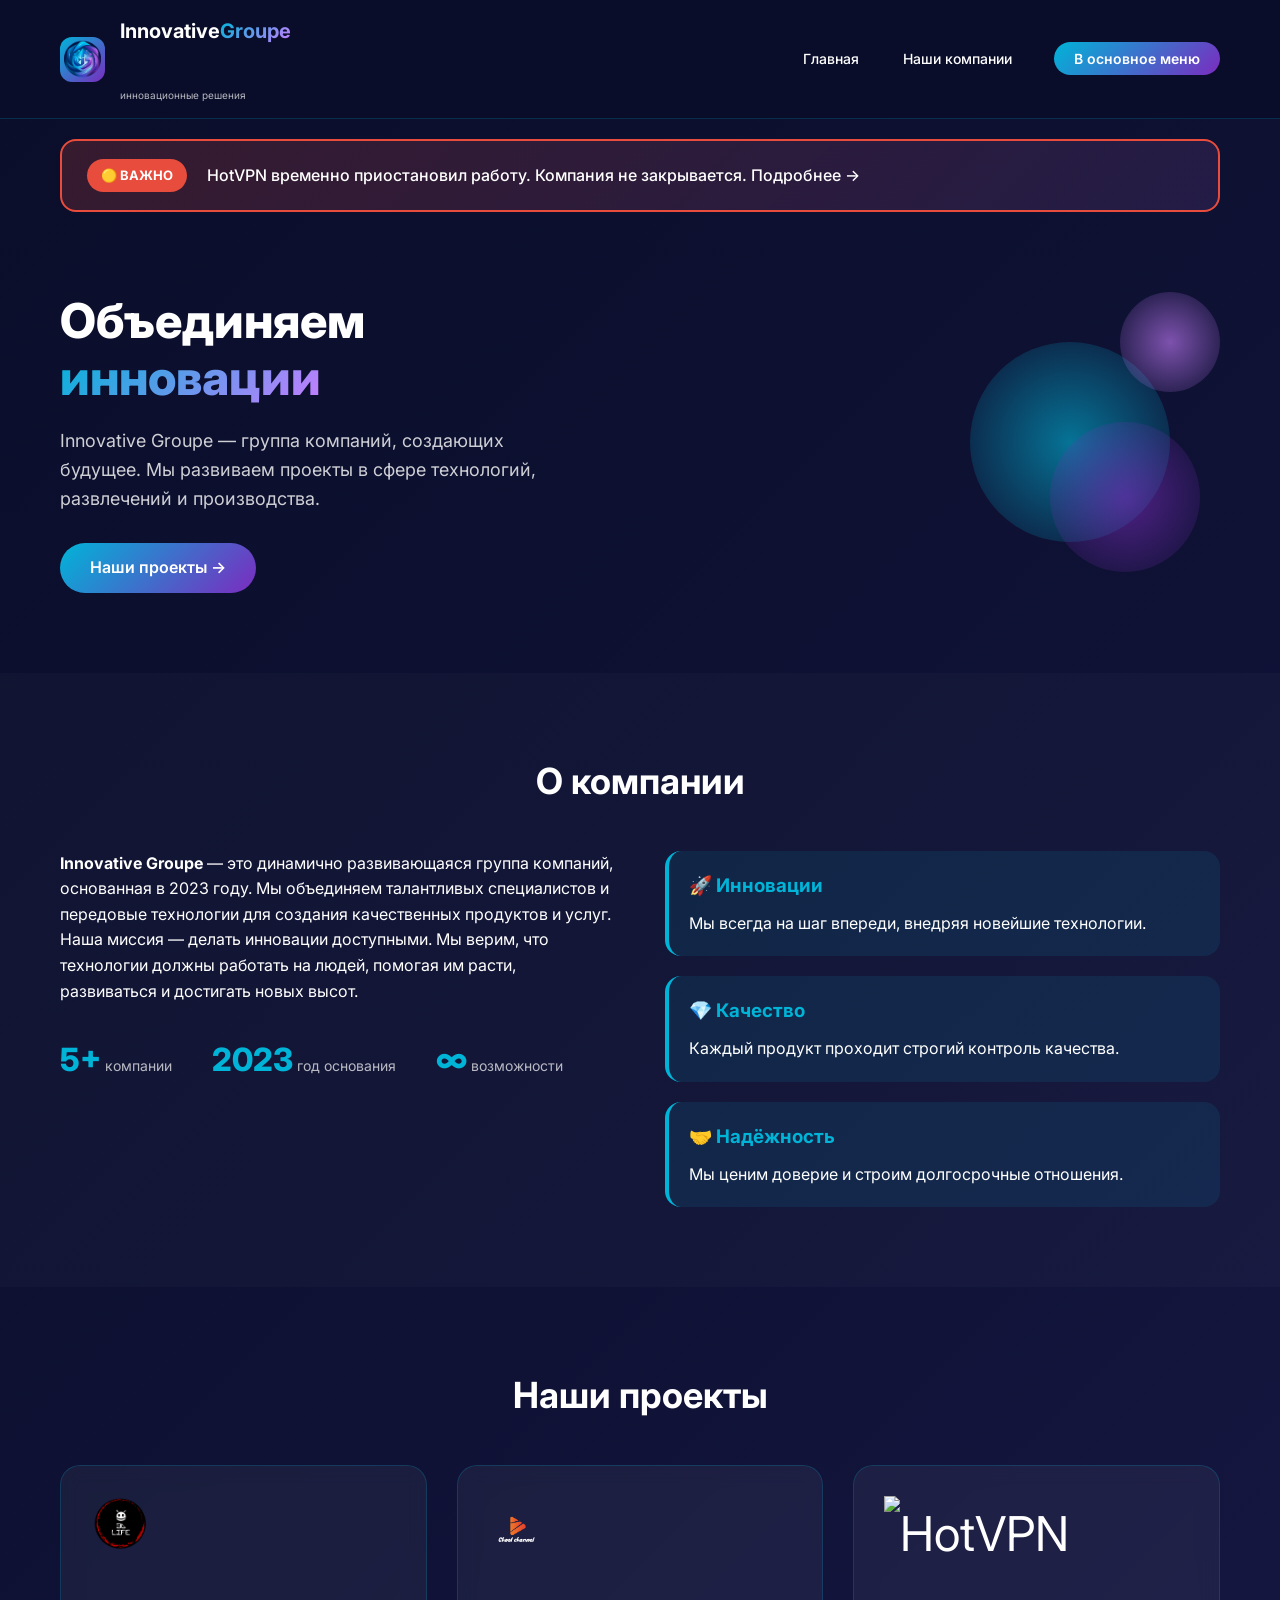
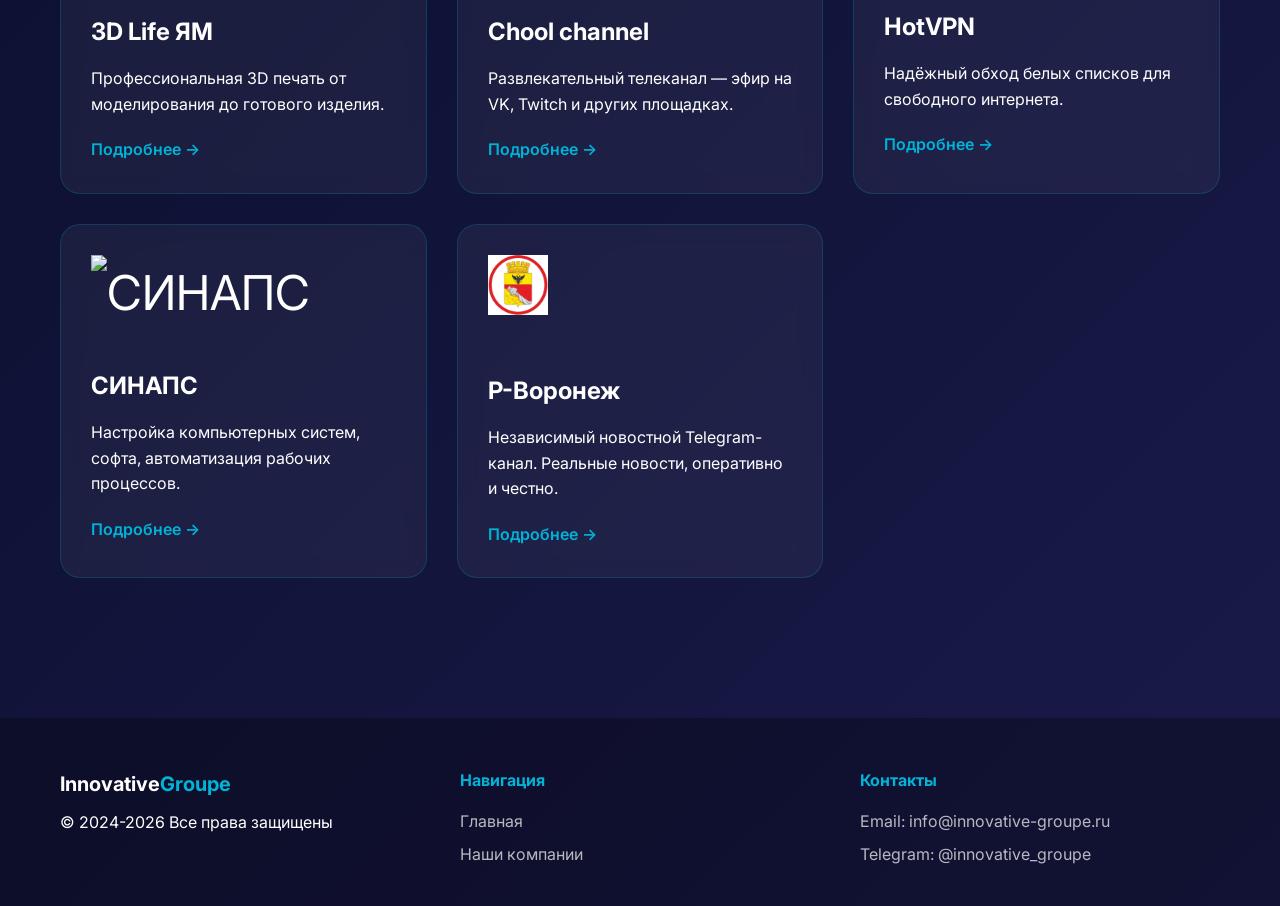
==== commit 522c791a: "Update index.html" ====
--- a/index.html
+++ b/index.html
@@ -33,17 +33,7 @@
     </header>
 
     <main>
-                <!-- ===== СРОЧНАЯ НОВОСТЬ ===== -->
-        <section class="urgent-news">
-            <div class="container">
-                <a href="news-r-voronezh-closed.html" class="urgent-news-banner">
-                    <span class="urgent-badge">🔴 СРОЧНО</span>
-                    <span class="urgent-text">Компания Р-Воронеж прекратила своё существование. Подробнее →</span>
-                </a>
-            </div>
-        </section>
-
-                <!-- ===== НОВОСТЬ О HOTVPN ===== -->
+        <!-- ===== НОВОСТЬ О HOTVPN ===== -->
         <section class="urgent-news">
             <div class="container">
                 <a href="news-hotvpn-paused.html" class="urgent-news-banner urgent-hotvpn">
@@ -182,4 +172,4 @@
 
     <script src="js/main.js"></script>
 </body>
-</html>+</html>
--- a/css/style.css
+++ b/css/style.css
@@ -37,6 +37,30 @@
     gap: 20px;
 }
 
+/* Кликабельный логотип */
+a.header-left {
+    display: flex;
+    align-items: center;
+    gap: 15px;
+    text-decoration: none !important;
+    color: #ffffff !important;
+    cursor: pointer;
+    transition: opacity 0.3s ease;
+}
+
+a.header-left:hover {
+    opacity: 0.9;
+    text-decoration: none !important;
+    color: #ffffff !important;
+}
+
+a.header-left:link,
+a.header-left:visited,
+a.header-left:active {
+    color: #ffffff !important;
+    text-decoration: none !important;
+}
+
 .header-left {
     display: flex;
     align-items: center;
@@ -51,6 +75,7 @@
     display: flex;
     align-items: center;
     justify-content: center;
+    flex-shrink: 0;
 }
 
 .logo-icon img {
@@ -62,6 +87,7 @@
 .logo-text h2 {
     font-size: 20px;
     font-weight: 700;
+    color: #ffffff;
 }
 
 .logo-text h2 span {
@@ -74,6 +100,7 @@
 .logo-text p {
     font-size: 10px;
     opacity: 0.7;
+    color: #ffffff;
 }
 
 .header-nav {
@@ -662,7 +689,6 @@
     color: #0a0e2a;
 }
 
-/* Цвета для разных тарифов */
 .tariff-card.lite { border-color: #ffd700; }
 .tariff-card.vip { border-color: #9b59b6; background: linear-gradient(135deg, rgba(155, 89, 182, 0.15), rgba(0, 180, 216, 0.05)); }
 .tariff-card.green { border-color: #2ecc71; }
@@ -850,7 +876,191 @@
     object-fit: contain;
 }
 
-/* ===== Адаптивность ===== */
+/* ===== СРОЧНАЯ НОВОСТЬ ===== */
+.urgent-news {
+    padding: 20px 0 0;
+}
+
+.urgent-news-banner {
+    display: flex;
+    align-items: center;
+    gap: 20px;
+    background: linear-gradient(135deg, rgba(231, 76, 60, 0.2), rgba(155, 89, 182, 0.15));
+    border: 2px solid #e74c3c;
+    border-radius: 16px;
+    padding: 18px 25px;
+    text-decoration: none;
+    color: #fff;
+    transition: all 0.3s ease;
+    animation: pulse-border 2s infinite;
+}
+
+.urgent-news-banner:hover {
+    background: linear-gradient(135deg, rgba(231, 76, 60, 0.35), rgba(155, 89, 182, 0.25));
+    transform: translateY(-2px);
+    box-shadow: 0 10px 30px rgba(231, 76, 60, 0.3);
+}
+
+.urgent-badge {
+    background: #e74c3c;
+    color: #fff;
+    padding: 6px 14px;
+    border-radius: 20px;
+    font-size: 13px;
+    font-weight: 700;
+    white-space: nowrap;
+    animation: blink 1.5s infinite;
+}
+
+.urgent-text {
+    font-size: 16px;
+    font-weight: 500;
+    flex: 1;
+}
+
+@keyframes pulse-border {
+    0%, 100% { border-color: #e74c3c; }
+    50% { border-color: #ff6b6b; }
+}
+
+@keyframes blink {
+    0%, 100% { opacity: 1; }
+    50% { opacity: 0.6; }
+}
+
+/* ===== СТРАНИЦА НОВОСТИ ===== */
+.news-message {
+    background: rgba(255, 255, 255, 0.03);
+    border-left: 4px solid #e74c3c;
+    border-radius: 16px;
+    padding: 40px;
+    margin: 40px 0;
+    max-width: 800px;
+    margin-left: auto;
+    margin-right: auto;
+}
+
+.news-actions {
+    display: flex;
+    justify-content: center;
+    gap: 20px;
+    flex-wrap: wrap;
+    margin-top: 40px;
+}
+
+/* ===== НЕАКТИВНАЯ КОМПАНИЯ (ЗАКРЫТА) ===== */
+.company-icon.inactive img {
+    filter: brightness(0.65);
+    opacity: 0.5;
+    transition: all 0.3s ease;
+}
+
+.company-icon.inactive img:hover {
+    filter: brightness(0.8);
+    opacity: 0.7;
+}
+
+/* Плашка о закрытии (мигает) */
+.closed-banner {
+    display: flex;
+    align-items: center;
+    justify-content: center;
+    gap: 15px;
+    background: linear-gradient(135deg, rgba(231, 76, 60, 0.25), rgba(155, 89, 182, 0.15));
+    border: 2px solid #e74c3c;
+    border-radius: 16px;
+    padding: 18px 30px;
+    max-width: 600px;
+    margin: 25px auto;
+    animation: soft-flash 2.5s ease-in-out infinite;
+}
+
+.closed-banner-icon {
+    font-size: 28px;
+}
+
+.closed-banner-text {
+    display: flex;
+    flex-direction: column;
+    text-align: left;
+    gap: 4px;
+}
+
+.closed-banner-text strong {
+    font-size: 17px;
+    color: #ff6b6b;
+}
+
+.closed-banner-text span {
+    font-size: 14px;
+    opacity: 0.8;
+}
+
+/* Мигающая надпись КОМПАНИЯ ЗАКРЫТА */
+.closed-flash {
+    display: block;
+    text-align: center;
+    font-size: 42px;
+    font-weight: 900;
+    letter-spacing: 4px;
+    text-transform: uppercase;
+    color: #e74c3c;
+    margin: 20px auto 30px;
+    padding: 15px 30px;
+    border-top: 3px solid #e74c3c;
+    border-bottom: 3px solid #e74c3c;
+    max-width: 700px;
+    animation: soft-flash 2.5s ease-in-out infinite;
+    text-shadow: 0 0 20px rgba(231, 76, 60, 0.6);
+}
+
+@keyframes soft-flash {
+    0%, 100% {
+        opacity: 1;
+        text-shadow: 0 0 25px rgba(231, 76, 60, 0.8);
+    }
+    50% {
+        opacity: 0.35;
+        text-shadow: 0 0 10px rgba(231, 76, 60, 0.3);
+    }
+}
+
+/* Красная метка в мета-информации */
+.meta-closed {
+    background: rgba(231, 76, 60, 0.3) !important;
+    color: #ff6b6b !important;
+    font-weight: 600;
+}
+
+/* Карточка закрытой компании в списке */
+.company-item.closed {
+    border-color: rgba(231, 76, 60, 0.3);
+    background: rgba(231, 76, 60, 0.05);
+    opacity: 0.85;
+}
+
+.company-item.closed:hover {
+    transform: none;
+    border-color: #e74c3c;
+}
+
+.company-item.closed .company-logo img {
+    filter: brightness(0.65);
+    opacity: 0.5;
+}
+
+.closed-badge {
+    display: inline-block;
+    background: rgba(231, 76, 60, 0.25);
+    color: #ff6b6b;
+    padding: 5px 15px;
+    border-radius: 20px;
+    font-size: 13px;
+    font-weight: 600;
+    margin-top: 10px;
+}
+
+/* ===== АДАПТИВНОСТЬ ===== */
 @media (max-width: 768px) {
     .hero .container {
         flex-direction: column;
@@ -925,4 +1135,186 @@
     .company-hero h1 {
         font-size: 32px;
     }
+    
+    .urgent-news-banner {
+        flex-direction: column;
+        text-align: center;
+        gap: 10px;
+    }
+    
+    .news-message {
+        padding: 25px;
+    }
+    
+    .news-actions {
+        flex-direction: column;
+        align-items: center;
+    }
+    
+    .closed-banner {
+        flex-direction: column;
+        text-align: center;
+        padding: 15px 20px;
+    }
+    
+    .closed-banner-text {
+        text-align: center;
+    }
+    
+    .closed-flash {
+        font-size: 24px;
+        letter-spacing: 2px;
+        padding: 12px 20px;
+    }
+
+    /* ===== БАННЕР HOTVPN НА ГЛАВНОЙ (краснее) ===== */
+.urgent-news-banner.urgent-hotvpn {
+    background: linear-gradient(135deg, rgba(231, 76, 60, 0.4), rgba(192, 57, 43, 0.3));
+    border-color: #c0392b;
+    animation: pulse-border-hot 1.8s infinite;
+}
+
+.urgent-news-banner.urgent-hotvpn:hover {
+    background: linear-gradient(135deg, rgba(231, 76, 60, 0.55), rgba(192, 57, 43, 0.4));
+    box-shadow: 0 10px 30px rgba(192, 57, 43, 0.5);
+}
+
+.urgent-news-banner.urgent-hotvpn .urgent-badge {
+    background: #c0392b;
+}
+
+@keyframes pulse-border-hot {
+    0%, 100% { border-color: #c0392b; box-shadow: 0 0 0 rgba(192, 57, 43, 0); }
+    50% { border-color: #ff3333; box-shadow: 0 0 20px rgba(255, 51, 51, 0.6); }
+}
+
+/* ===== ПРИОСТАНОВЛЕННАЯ КОМПАНИЯ (HotVPN) ===== */
+.company-icon.paused img {
+    filter: brightness(0.6) sepia(1) hue-rotate(-30deg) saturate(3);
+    opacity: 0.6;
+    transition: all 0.3s ease;
+}
+
+.company-icon.paused img:hover {
+    filter: brightness(0.75) sepia(1) hue-rotate(-30deg) saturate(3);
+    opacity: 0.8;
+}
+
+/* Плашка о приостановке (мигает) */
+.paused-banner {
+    display: flex;
+    align-items: center;
+    justify-content: center;
+    gap: 15px;
+    background: linear-gradient(135deg, rgba(231, 76, 60, 0.35), rgba(192, 57, 43, 0.25));
+    border: 2px solid #c0392b;
+    border-radius: 16px;
+    padding: 18px 30px;
+    max-width: 600px;
+    margin: 25px auto;
+    animation: paused-flash 2s ease-in-out infinite;
+}
+
+.paused-banner-icon {
+    font-size: 28px;
+}
+
+.paused-banner-text {
+    display: flex;
+    flex-direction: column;
+    text-align: left;
+    gap: 4px;
+}
+
+.paused-banner-text strong {
+    font-size: 17px;
+    color: #ff4444;
+}
+
+.paused-banner-text span {
+    font-size: 14px;
+    opacity: 0.9;
+    color: #ff6b6b;
+}
+
+/* Мигающая надпись ВРЕМЕННО ПРИОСТАНОВЛЕНО */
+.paused-flash {
+    display: block;
+    text-align: center;
+    font-size: 38px;
+    font-weight: 900;
+    letter-spacing: 3px;
+    text-transform: uppercase;
+    color: #c0392b;
+    margin: 20px auto 30px;
+    padding: 15px 30px;
+    border-top: 3px solid #c0392b;
+    border-bottom: 3px solid #c0392b;
+    max-width: 700px;
+    animation: paused-flash 2s ease-in-out infinite;
+    text-shadow: 0 0 25px rgba(192, 57, 43, 0.8);
+}
+
+@keyframes paused-flash {
+    0%, 100% {
+        opacity: 1;
+        text-shadow: 0 0 30px rgba(192, 57, 43, 1);
+    }
+    50% {
+        opacity: 0.35;
+        text-shadow: 0 0 10px rgba(192, 57, 43, 0.3);
+    }
+}
+
+/* Жёлтая метка в мета-информации */
+.meta-paused {
+    background: rgba(231, 76, 60, 0.4) !important;
+    color: #ff6b6b !important;
+    font-weight: 600;
+}
+
+/* Карточка HotVPN в списке компаний */
+.company-item.paused {
+    border-color: rgba(231, 76, 60, 0.4);
+    background: rgba(231, 76, 60, 0.08);
+}
+
+.company-item.paused:hover {
+    border-color: #c0392b;
+}
+
+.company-item.paused .company-logo img {
+    filter: brightness(0.6) sepia(1) hue-rotate(-30deg) saturate(3);
+    opacity: 0.6;
+}
+
+.paused-badge {
+    display: inline-block;
+    background: rgba(231, 76, 60, 0.3);
+    color: #ff6b6b;
+    padding: 5px 15px;
+    border-radius: 20px;
+    font-size: 13px;
+    font-weight: 600;
+    margin-top: 10px;
+    animation: blink 1.5s infinite;
+}
+
+@media (max-width: 768px) {
+    .paused-banner {
+        flex-direction: column;
+        text-align: center;
+        padding: 15px 20px;
+    }
+    
+    .paused-banner-text {
+        text-align: center;
+    }
+    
+    .paused-flash {
+        font-size: 22px;
+        letter-spacing: 1px;
+        padding: 12px 20px;
+    }
+}
 }
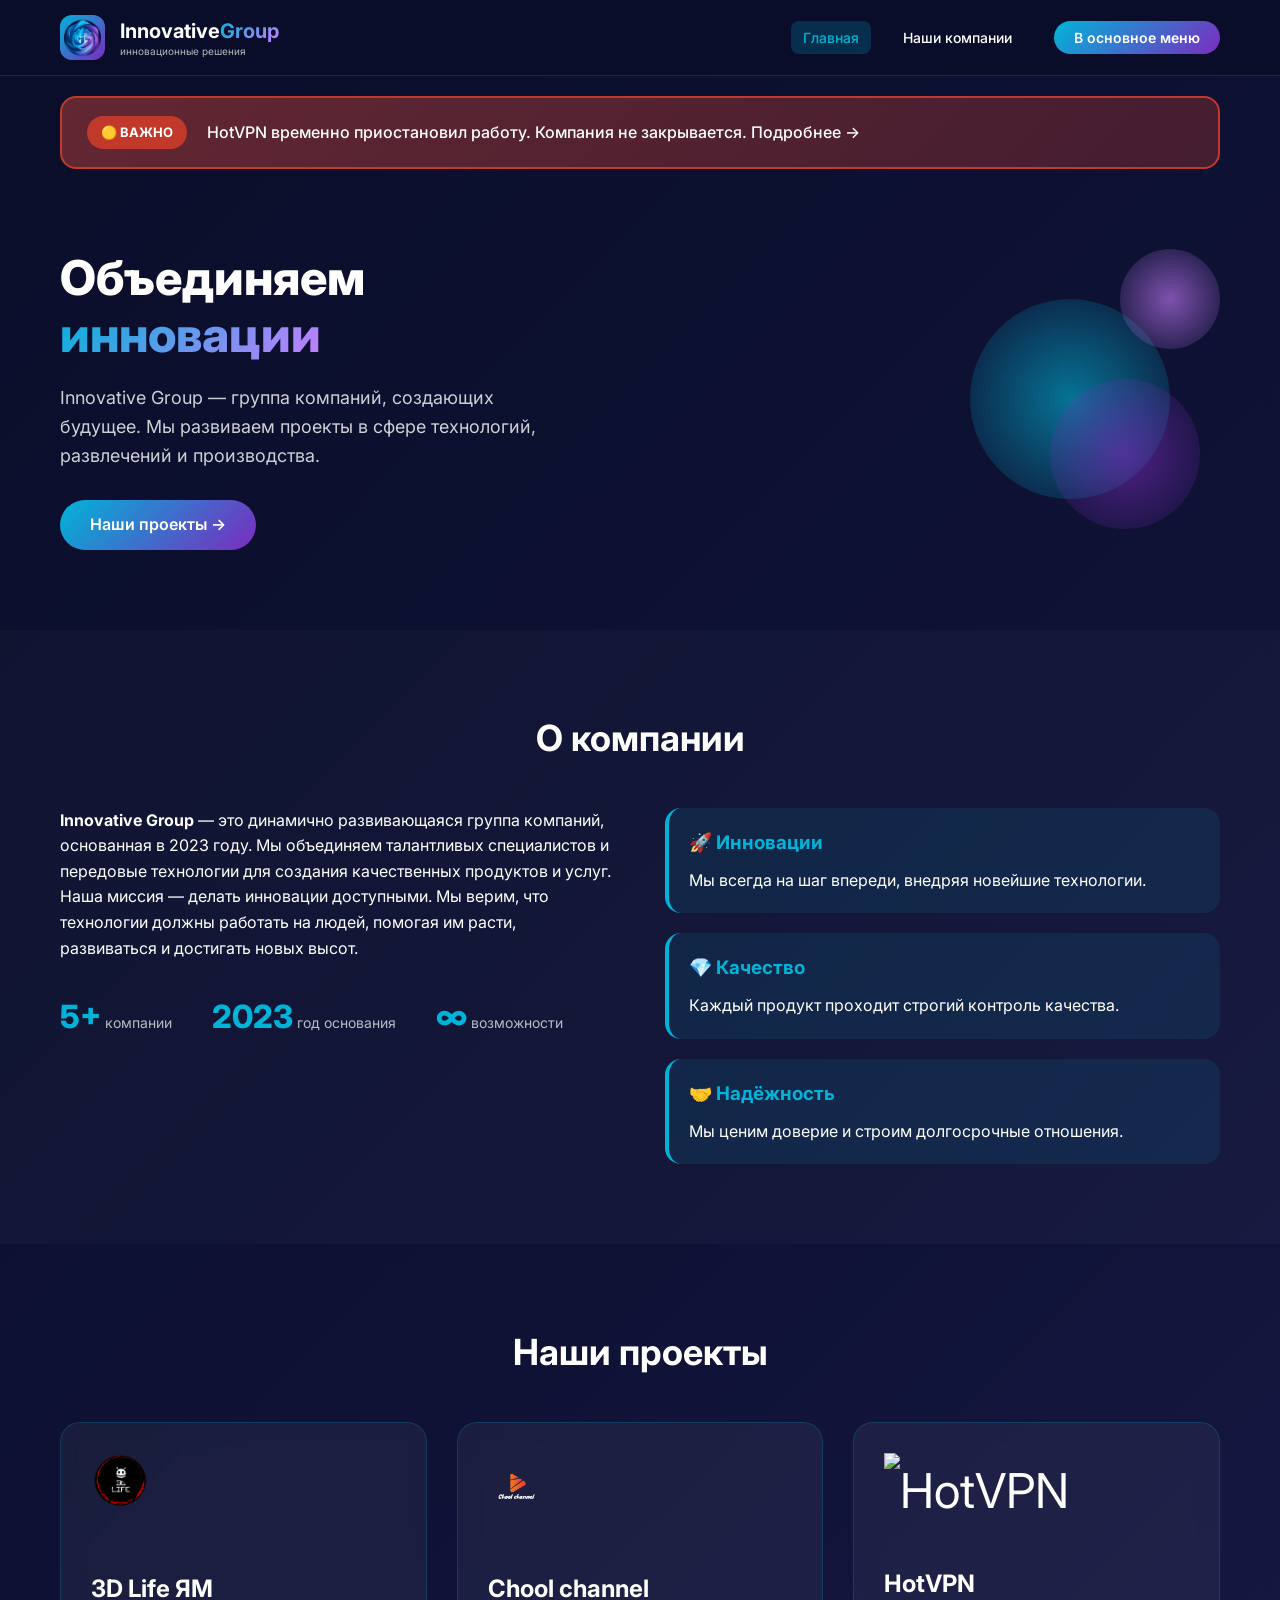
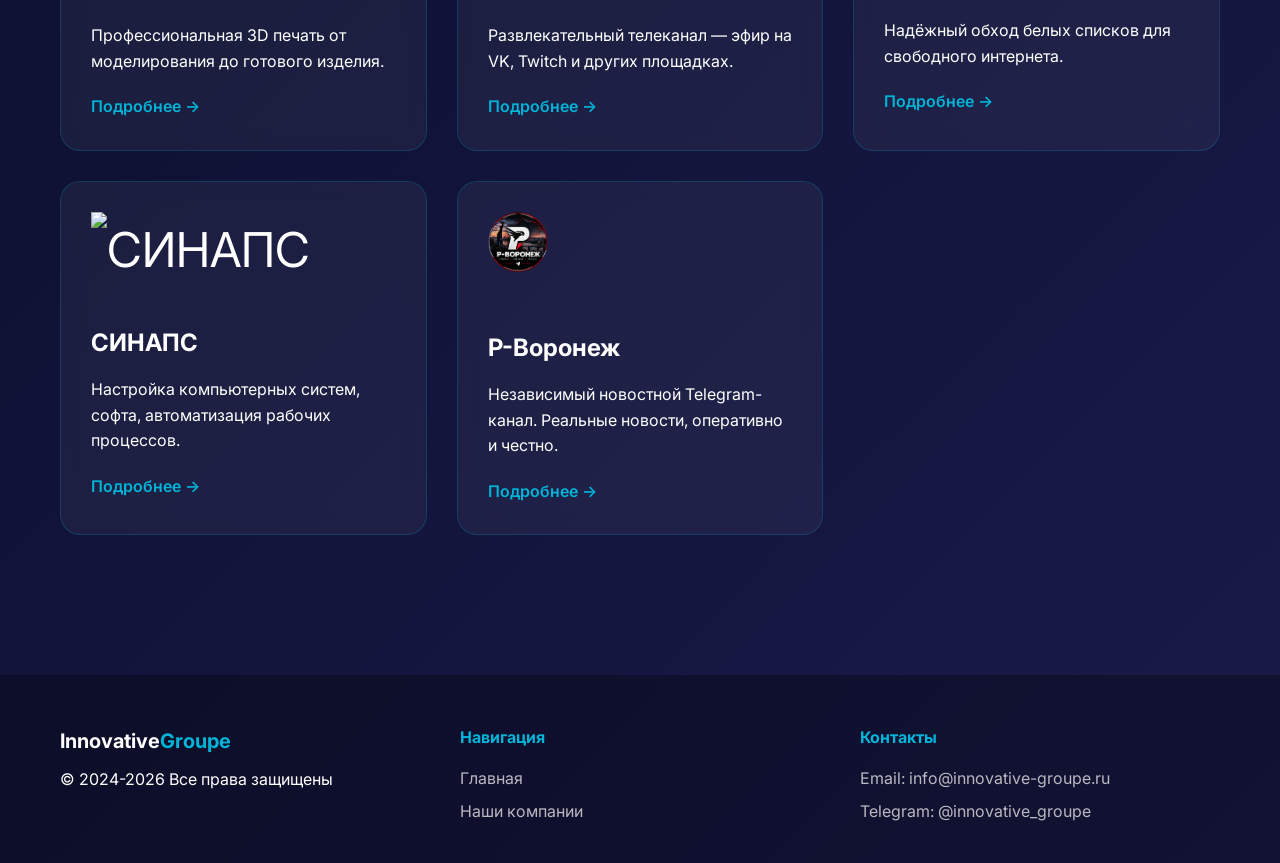
==== commit 01f06582: "Update index.html" ====
--- a/index.html
+++ b/index.html
@@ -4,7 +4,7 @@
     <meta charset="UTF-8">
     <meta name="viewport" content="width=device-width, initial-scale=1.0">
     <link rel="icon" type="image/png" href="favicon.png">
-    <title>Innovative Groupe — инновационные решения</title>
+    <title>Innovative Group — инновационные решения</title>
     <link rel="stylesheet" href="css/style.css">
     <link href="https://fonts.googleapis.com/css2?family=Inter:wght@300;400;500;600;700;800&display=swap" rel="stylesheet">
 </head>
@@ -16,7 +16,7 @@
                     <img src="images/logo-ig.png" alt="IG" width="40" height="40">
                 </div>
                 <div class="logo-text">
-                    <h2>Innovative<span>Groupe</span></h2>
+                    <h2>Innovative<span>Group</span></h2>
                     <p>инновационные решения</p>
                 </div>
             </div>
@@ -47,7 +47,7 @@
             <div class="container">
                 <div class="hero-content">
                     <h1>Объединяем<br><span class="gradient-text">инновации</span></h1>
-                    <p>Innovative Groupe — группа компаний, создающих будущее. Мы развиваем проекты в сфере технологий, развлечений и производства.</p>
+                    <p>Innovative Group — группа компаний, создающих будущее. Мы развиваем проекты в сфере технологий, развлечений и производства.</p>
                     <a href="companies.html" class="btn-primary">Наши проекты →</a>
                 </div>
                 <div class="hero-graphic">
@@ -63,7 +63,7 @@
                 <h2>О компании</h2>
                 <div class="about-grid">
                     <div class="about-text">
-                        <p><strong>Innovative Groupe</strong> — это динамично развивающаяся группа компаний, основанная в 2023 году. Мы объединяем талантливых специалистов и передовые технологии для создания качественных продуктов и услуг.</p>
+                        <p><strong>Innovative Group</strong> — это динамично развивающаяся группа компаний, основанная в 2023 году. Мы объединяем талантливых специалистов и передовые технологии для создания качественных продуктов и услуг.</p>
                         <p>Наша миссия — делать инновации доступными. Мы верим, что технологии должны работать на людей, помогая им расти, развиваться и достигать новых высот.</p>
                         <div class="stats">
                             <div class="stat">
--- a/css/style.css
+++ b/css/style.css
@@ -18,7 +18,7 @@
     padding: 0 20px;
 }
 
-/* ===== ЕДИНЫЙ HEADER ДЛЯ ВСЕХ СТРАНИЦ ===== */
+/* ===== HEADER ===== */
 .main-header {
     padding: 15px 0;
     border-bottom: 1px solid rgba(0, 180, 216, 0.2);
@@ -37,7 +37,6 @@
     gap: 20px;
 }
 
-/* Кликабельный логотип */
 a.header-left {
     display: flex;
     align-items: center;
@@ -50,15 +49,6 @@
 
 a.header-left:hover {
     opacity: 0.9;
-    text-decoration: none !important;
-    color: #ffffff !important;
-}
-
-a.header-left:link,
-a.header-left:visited,
-a.header-left:active {
-    color: #ffffff !important;
-    text-decoration: none !important;
 }
 
 .header-left {
@@ -84,10 +74,19 @@
     object-fit: contain;
 }
 
+.logo-text {
+    display: flex;
+    flex-direction: column;
+    justify-content: center;
+    gap: 2px;
+}
+
 .logo-text h2 {
     font-size: 20px;
     font-weight: 700;
     color: #ffffff;
+    line-height: 1.2;
+    margin: 0;
 }
 
 .logo-text h2 span {
@@ -101,6 +100,8 @@
     font-size: 10px;
     opacity: 0.7;
     color: #ffffff;
+    line-height: 1.2;
+    margin: 0;
 }
 
 .header-nav {
@@ -126,7 +127,8 @@
     border-radius: 8px;
 }
 
-.nav-links a:hover {
+.nav-links a:hover,
+.nav-links a.active {
     background: rgba(0, 180, 216, 0.2);
     color: #00b4d8;
 }
@@ -147,7 +149,7 @@
     box-shadow: 0 5px 20px rgba(0, 180, 216, 0.4);
 }
 
-/* ===== Hero секция (главная) ===== */
+/* ===== HERO ===== */
 .hero {
     padding: 80px 0;
     position: relative;
@@ -250,7 +252,7 @@
     right: 0;
 }
 
-/* ===== Секции ===== */
+/* ===== СЕКЦИИ ===== */
 .about {
     padding: 80px 0;
     background: rgba(255, 255, 255, 0.02);
@@ -308,7 +310,7 @@
     color: #00b4d8;
 }
 
-/* ===== Превью компаний ===== */
+/* ===== ПРЕВЬЮ КОМПАНИЙ ===== */
 .preview-companies {
     padding: 80px 0;
 }
@@ -359,7 +361,7 @@
     font-weight: 600;
 }
 
-/* ===== Страница списка компаний ===== */
+/* ===== СПИСОК КОМПАНИЙ ===== */
 .page-header {
     padding: 60px 0 40px;
     text-align: center;
@@ -440,7 +442,7 @@
     opacity: 0.8;
 }
 
-/* ===== Страница компании ===== */
+/* ===== СТРАНИЦА КОМПАНИИ ===== */
 .company-hero {
     padding: 60px 0;
     text-align: center;
@@ -637,9 +639,6 @@
     background: rgba(0, 180, 216, 0.1);
     border-radius: 20px;
     display: inline-block;
-    width: auto;
-    margin-left: auto;
-    margin-right: auto;
 }
 
 .tariff-features {
@@ -789,7 +788,8 @@
     color: #00b4d8;
 }
 
-.footer-links h4, .footer-contact h4 {
+.footer-links h4,
+.footer-contact h4 {
     margin-bottom: 15px;
     color: #00b4d8;
 }
@@ -918,6 +918,22 @@
     flex: 1;
 }
 
+/* ===== БАННЕР HOTVPN (КРАСНЫЙ) ===== */
+.urgent-news-banner.urgent-hotvpn {
+    background: linear-gradient(135deg, rgba(231, 76, 60, 0.4), rgba(192, 57, 43, 0.3));
+    border-color: #c0392b;
+    animation: pulse-border-hot 1.8s infinite;
+}
+
+.urgent-news-banner.urgent-hotvpn:hover {
+    background: linear-gradient(135deg, rgba(231, 76, 60, 0.55), rgba(192, 57, 43, 0.4));
+    box-shadow: 0 10px 30px rgba(192, 57, 43, 0.5);
+}
+
+.urgent-news-banner.urgent-hotvpn .urgent-badge {
+    background: #c0392b;
+}
+
 @keyframes pulse-border {
     0%, 100% { border-color: #e74c3c; }
     50% { border-color: #ff6b6b; }
@@ -926,6 +942,11 @@
 @keyframes blink {
     0%, 100% { opacity: 1; }
     50% { opacity: 0.6; }
+}
+
+@keyframes pulse-border-hot {
+    0%, 100% { border-color: #c0392b; box-shadow: 0 0 0 rgba(192, 57, 43, 0); }
+    50% { border-color: #ff3333; box-shadow: 0 0 20px rgba(255, 51, 51, 0.6); }
 }
 
 /* ===== СТРАНИЦА НОВОСТИ ===== */
@@ -934,10 +955,8 @@
     border-left: 4px solid #e74c3c;
     border-radius: 16px;
     padding: 40px;
-    margin: 40px 0;
+    margin: 40px auto;
     max-width: 800px;
-    margin-left: auto;
-    margin-right: auto;
 }
 
 .news-actions {
@@ -948,7 +967,7 @@
     margin-top: 40px;
 }
 
-/* ===== НЕАКТИВНАЯ КОМПАНИЯ (ЗАКРЫТА) ===== */
+/* ===== ЗАКРЫТАЯ КОМПАНИЯ ===== */
 .company-icon.inactive img {
     filter: brightness(0.65);
     opacity: 0.5;
@@ -960,7 +979,6 @@
     opacity: 0.7;
 }
 
-/* Плашка о закрытии (мигает) */
 .closed-banner {
     display: flex;
     align-items: center;
@@ -996,7 +1014,6 @@
     opacity: 0.8;
 }
 
-/* Мигающая надпись КОМПАНИЯ ЗАКРЫТА */
 .closed-flash {
     display: block;
     text-align: center;
@@ -1025,14 +1042,12 @@
     }
 }
 
-/* Красная метка в мета-информации */
 .meta-closed {
     background: rgba(231, 76, 60, 0.3) !important;
     color: #ff6b6b !important;
     font-weight: 600;
 }
 
-/* Карточка закрытой компании в списке */
 .company-item.closed {
     border-color: rgba(231, 76, 60, 0.3);
     background: rgba(231, 76, 60, 0.05);
@@ -1060,134 +1075,6 @@
     margin-top: 10px;
 }
 
-/* ===== АДАПТИВНОСТЬ ===== */
-@media (max-width: 768px) {
-    .hero .container {
-        flex-direction: column;
-        text-align: center;
-    }
-    
-    .hero-content p {
-        margin-left: auto;
-        margin-right: auto;
-    }
-    
-    .about-grid,
-    .description-grid,
-    .company-item {
-        grid-template-columns: 1fr;
-        flex-direction: column;
-    }
-    
-    .header-nav {
-        flex-direction: column;
-        width: 100%;
-    }
-    
-    .nav-links {
-        flex-wrap: wrap;
-        justify-content: center;
-    }
-    
-    .main-header .container {
-        flex-direction: column;
-    }
-    
-    .company-item {
-        text-align: center;
-    }
-    
-    .company-logo {
-        margin: 0 auto;
-    }
-    
-    .company-logo img {
-        width: 100px;
-        height: 100px;
-    }
-    
-    .company-icon img {
-        width: 80px;
-        height: 80px;
-    }
-    
-    .tariffs-grid-2col {
-        grid-template-columns: 1fr;
-    }
-    
-    .steps-grid {
-        grid-template-columns: 1fr;
-    }
-    
-    .connect-buttons {
-        flex-direction: column;
-        align-items: center;
-    }
-    
-    h2 {
-        font-size: 28px;
-    }
-    
-    .hero-content h1 {
-        font-size: 32px;
-    }
-    
-    .company-hero h1 {
-        font-size: 32px;
-    }
-    
-    .urgent-news-banner {
-        flex-direction: column;
-        text-align: center;
-        gap: 10px;
-    }
-    
-    .news-message {
-        padding: 25px;
-    }
-    
-    .news-actions {
-        flex-direction: column;
-        align-items: center;
-    }
-    
-    .closed-banner {
-        flex-direction: column;
-        text-align: center;
-        padding: 15px 20px;
-    }
-    
-    .closed-banner-text {
-        text-align: center;
-    }
-    
-    .closed-flash {
-        font-size: 24px;
-        letter-spacing: 2px;
-        padding: 12px 20px;
-    }
-
-    /* ===== БАННЕР HOTVPN НА ГЛАВНОЙ (краснее) ===== */
-.urgent-news-banner.urgent-hotvpn {
-    background: linear-gradient(135deg, rgba(231, 76, 60, 0.4), rgba(192, 57, 43, 0.3));
-    border-color: #c0392b;
-    animation: pulse-border-hot 1.8s infinite;
-}
-
-.urgent-news-banner.urgent-hotvpn:hover {
-    background: linear-gradient(135deg, rgba(231, 76, 60, 0.55), rgba(192, 57, 43, 0.4));
-    box-shadow: 0 10px 30px rgba(192, 57, 43, 0.5);
-}
-
-.urgent-news-banner.urgent-hotvpn .urgent-badge {
-    background: #c0392b;
-}
-
-@keyframes pulse-border-hot {
-    0%, 100% { border-color: #c0392b; box-shadow: 0 0 0 rgba(192, 57, 43, 0); }
-    50% { border-color: #ff3333; box-shadow: 0 0 20px rgba(255, 51, 51, 0.6); }
-}
-
 /* ===== ПРИОСТАНОВЛЕННАЯ КОМПАНИЯ (HotVPN) ===== */
 .company-icon.paused img {
     filter: brightness(0.6) sepia(1) hue-rotate(-30deg) saturate(3);
@@ -1200,7 +1087,6 @@
     opacity: 0.8;
 }
 
-/* Плашка о приостановке (мигает) */
 .paused-banner {
     display: flex;
     align-items: center;
@@ -1237,7 +1123,6 @@
     color: #ff6b6b;
 }
 
-/* Мигающая надпись ВРЕМЕННО ПРИОСТАНОВЛЕНО */
 .paused-flash {
     display: block;
     text-align: center;
@@ -1266,14 +1151,12 @@
     }
 }
 
-/* Жёлтая метка в мета-информации */
 .meta-paused {
     background: rgba(231, 76, 60, 0.4) !important;
     color: #ff6b6b !important;
     font-weight: 600;
 }
 
-/* Карточка HotVPN в списке компаний */
 .company-item.paused {
     border-color: rgba(231, 76, 60, 0.4);
     background: rgba(231, 76, 60, 0.08);
@@ -1300,21 +1183,77 @@
     animation: blink 1.5s infinite;
 }
 
+/* ===== АДАПТИВНОСТЬ ===== */
 @media (max-width: 768px) {
-    .paused-banner {
+    .hero .container {
         flex-direction: column;
         text-align: center;
-        padding: 15px 20px;
-    }
-    
-    .paused-banner-text {
+    }
+
+    .hero-content p {
+        margin-left: auto;
+        margin-right: auto;
+    }
+
+    .about-grid,
+    .description-grid,
+    .company-item {
+        grid-template-columns: 1fr;
+        flex-direction: column;
+    }
+
+    .header-nav {
+        flex-direction: column;
+        width: 100%;
+    }
+
+    .nav-links {
+        flex-wrap: wrap;
+        justify-content: center;
+    }
+
+    .main-header .container {
+        flex-direction: column;
+    }
+
+    .company-item {
         text-align: center;
     }
-    
-    .paused-flash {
-        font-size: 22px;
-        letter-spacing: 1px;
-        padding: 12px 20px;
-    }
-}
-}+
+    .company-logo {
+        margin: 0 auto;
+    }
+
+    .company-logo img {
+        width: 100px;
+        height: 100px;
+    }
+
+    .company-icon img {
+        width: 80px;
+        height: 80px;
+    }
+
+    .tariffs-grid-2col {
+        grid-template-columns: 1fr;
+    }
+
+    .steps-grid {
+        grid-template-columns: 1fr;
+    }
+
+    .connect-buttons {
+        flex-direction: column;
+        align-items: center;
+    }
+
+    h2 {
+        font-size: 28px;
+    }
+
+    .hero-content h1 {
+        font-size: 32px;
+    }
+
+    .company-hero h1 {
+        font
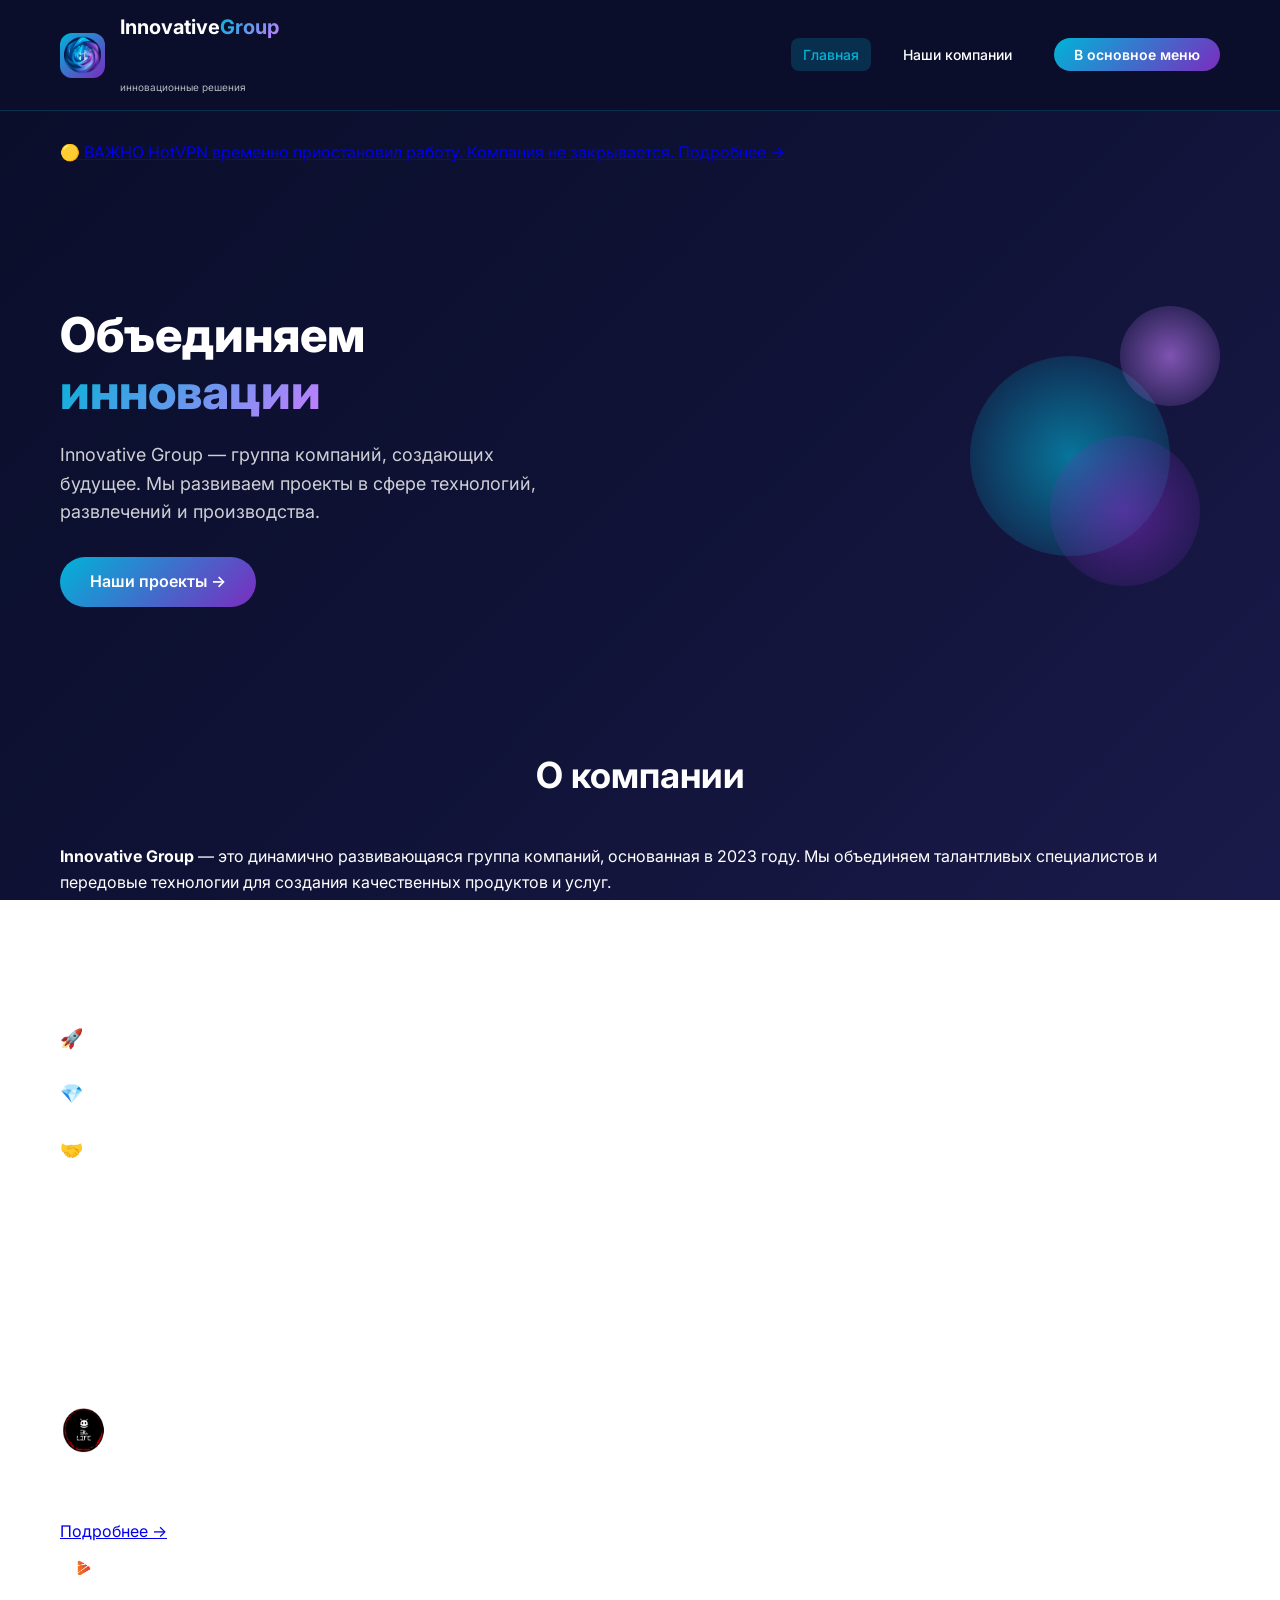
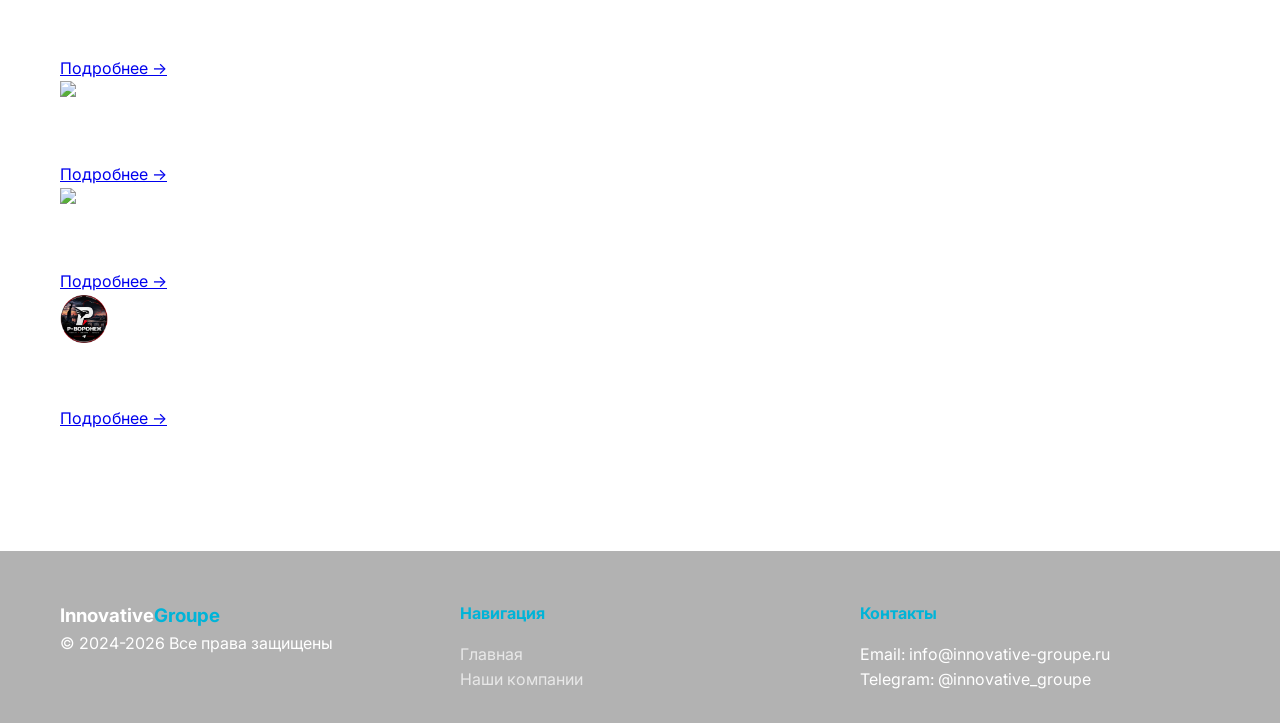
==== commit 10d8f69f: "Update index.html" ====
--- a/index.html
+++ b/index.html
@@ -2,7 +2,7 @@
 <html lang="ru">
 <head>
     <meta charset="UTF-8">
-    <meta name="viewport" content="width=device-width, initial-scale=1.0">
+    <meta name="viewport" content="width=device-width, initial-scale=1.0, maximum-scale=1.0, user-scalable=no">
     <link rel="icon" type="image/png" href="favicon.png">
     <title>Innovative Group — инновационные решения</title>
     <link rel="stylesheet" href="css/style.css">
--- a/css/style.css
+++ b/css/style.css
@@ -4,12 +4,18 @@
     box-sizing: border-box;
 }
 
+html {
+    scroll-behavior: smooth;
+}
+
 body {
     font-family: 'Inter', sans-serif;
     background: linear-gradient(135deg, #0a0e2a 0%, #0f1235 50%, #1a1a4a 100%);
+    background-attachment: fixed;
     color: #ffffff;
     line-height: 1.6;
     min-height: 100vh;
+    padding-top: 80px;
 }
 
 .container {
@@ -18,15 +24,18 @@
     padding: 0 20px;
 }
 
-/* ===== HEADER ===== */
+/* ===== HEADER (ФИКСИРОВАННЫЙ) ===== */
 .main-header {
+    position: fixed;
+    top: 0;
+    left: 0;
+    right: 0;
+    width: 100%;
+    height: auto;
     padding: 15px 0;
+    background: #0a0e2a;
     border-bottom: 1px solid rgba(0, 180, 216, 0.2);
-    position: sticky;
-    top: 0;
-    background: rgba(10, 14, 42, 0.95);
-    backdrop-filter: blur(10px);
-    z-index: 1000;
+    z-index: 9999;
 }
 
 .main-header .container {
@@ -41,14 +50,8 @@
     display: flex;
     align-items: center;
     gap: 15px;
-    text-decoration: none !important;
-    color: #ffffff !important;
-    cursor: pointer;
-    transition: opacity 0.3s ease;
-}
-
-a.header-left:hover {
-    opacity: 0.9;
+    text-decoration: none;
+    color: #ffffff;
 }
 
 .header-left {
@@ -74,19 +77,11 @@
     object-fit: contain;
 }
 
-.logo-text {
-    display: flex;
-    flex-direction: column;
-    justify-content: center;
-    gap: 2px;
-}
-
 .logo-text h2 {
     font-size: 20px;
     font-weight: 700;
     color: #ffffff;
     line-height: 1.2;
-    margin: 0;
 }
 
 .logo-text h2 span {
@@ -100,8 +95,6 @@
     font-size: 10px;
     opacity: 0.7;
     color: #ffffff;
-    line-height: 1.2;
-    margin: 0;
 }
 
 .header-nav {
@@ -122,9 +115,9 @@
     text-decoration: none;
     font-size: 14px;
     font-weight: 500;
-    transition: all 0.3s ease;
     padding: 8px 12px;
     border-radius: 8px;
+    transition: all 0.3s ease;
 }
 
 .nav-links a:hover,
@@ -141,19 +134,11 @@
     text-decoration: none;
     font-size: 14px;
     font-weight: 600;
-    transition: all 0.3s ease;
-}
-
-.main-menu-btn a:hover {
-    transform: translateY(-2px);
-    box-shadow: 0 5px 20px rgba(0, 180, 216, 0.4);
 }
 
 /* ===== HERO ===== */
 .hero {
     padding: 80px 0;
-    position: relative;
-    overflow: hidden;
 }
 
 .hero .container {
@@ -195,11 +180,6 @@
     transition: all 0.3s ease;
 }
 
-.btn-primary:hover {
-    transform: translateY(-2px);
-    box-shadow: 0 5px 20px rgba(0, 180, 216, 0.4);
-}
-
 .btn-outline {
     display: inline-block;
     border: 2px solid #00b4d8;
@@ -253,9 +233,8 @@
 }
 
 /* ===== СЕКЦИИ ===== */
-.about {
-    padding: 80px 0;
-    background: rgba(255, 255, 255, 0.02);
+section {
+    padding: 60px 0;
 }
 
 h2 {
@@ -265,507 +244,6 @@
     text-align: center;
 }
 
-.about-grid {
-    display: grid;
-    grid-template-columns: 1fr 1fr;
-    gap: 50px;
-}
-
-.stats {
-    display: flex;
-    gap: 40px;
-    margin-top: 30px;
-}
-
-.stat {
-    text-align: center;
-}
-
-.stat-number {
-    font-size: 32px;
-    font-weight: 800;
-    color: #00b4d8;
-}
-
-.stat-label {
-    font-size: 14px;
-    opacity: 0.7;
-}
-
-.about-values {
-    display: flex;
-    flex-direction: column;
-    gap: 20px;
-}
-
-.value-card {
-    background: rgba(0, 180, 216, 0.1);
-    padding: 20px;
-    border-radius: 16px;
-    border-left: 4px solid #00b4d8;
-}
-
-.value-card h3 {
-    margin-bottom: 10px;
-    color: #00b4d8;
-}
-
-/* ===== ПРЕВЬЮ КОМПАНИЙ ===== */
-.preview-companies {
-    padding: 80px 0;
-}
-
-.preview-grid {
-    display: grid;
-    grid-template-columns: repeat(auto-fit, minmax(300px, 1fr));
-    gap: 30px;
-}
-
-.preview-card {
-    background: rgba(255, 255, 255, 0.05);
-    backdrop-filter: blur(10px);
-    padding: 30px;
-    border-radius: 20px;
-    transition: all 0.3s ease;
-    border: 1px solid rgba(0, 180, 216, 0.2);
-}
-
-.preview-card:hover {
-    transform: translateY(-5px);
-    border-color: #00b4d8;
-    box-shadow: 0 10px 30px rgba(0, 180, 216, 0.2);
-}
-
-.preview-icon {
-    font-size: 48px;
-    margin-bottom: 20px;
-}
-
-.preview-icon img {
-    width: 60px;
-    height: 60px;
-    object-fit: contain;
-    margin-bottom: 15px;
-}
-
-.preview-card h3 {
-    font-size: 24px;
-    margin-bottom: 15px;
-}
-
-.link-arrow {
-    display: inline-block;
-    margin-top: 20px;
-    color: #00b4d8;
-    text-decoration: none;
-    font-weight: 600;
-}
-
-/* ===== СПИСОК КОМПАНИЙ ===== */
-.page-header {
-    padding: 60px 0 40px;
-    text-align: center;
-}
-
-.page-header h1 {
-    font-size: 48px;
-    margin-bottom: 15px;
-}
-
-.companies-list {
-    padding: 0 0 80px;
-}
-
-.companies-grid {
-    display: flex;
-    flex-direction: column;
-    gap: 40px;
-}
-
-.company-item {
-    display: flex;
-    gap: 30px;
-    background: rgba(255, 255, 255, 0.05);
-    border-radius: 24px;
-    padding: 30px;
-    transition: all 0.3s ease;
-    border: 1px solid rgba(0, 180, 216, 0.2);
-}
-
-.company-item:hover {
-    transform: translateX(5px);
-    border-color: #00b4d8;
-}
-
-.company-logo {
-    flex-shrink: 0;
-}
-
-.company-logo img {
-    width: 120px;
-    height: 120px;
-    object-fit: contain;
-    border-radius: 24px;
-    transition: transform 0.3s ease;
-}
-
-.company-logo img:hover {
-    transform: scale(1.05);
-}
-
-.logo-placeholder {
-    width: 120px;
-    height: 120px;
-    background: linear-gradient(135deg, #00b4d8, #7b2cbf);
-    border-radius: 24px;
-    display: flex;
-    align-items: center;
-    justify-content: center;
-    font-size: 48px;
-}
-
-.company-info {
-    flex: 1;
-}
-
-.company-name {
-    font-size: 28px;
-    margin-bottom: 15px;
-}
-
-.company-details {
-    margin-bottom: 20px;
-}
-
-.company-details p {
-    margin-bottom: 8px;
-    opacity: 0.8;
-}
-
-/* ===== СТРАНИЦА КОМПАНИИ ===== */
-.company-hero {
-    padding: 60px 0;
-    text-align: center;
-}
-
-.company-icon {
-    font-size: 80px;
-    margin-bottom: 20px;
-}
-
-.company-icon img {
-    width: 100px;
-    height: 100px;
-    object-fit: contain;
-    border-radius: 50%;
-    background: rgba(0, 180, 216, 0.1);
-    padding: 15px;
-    transition: transform 0.3s ease;
-}
-
-.company-icon img:hover {
-    transform: scale(1.05);
-}
-
-.company-hero h1 {
-    font-size: 48px;
-    margin-bottom: 15px;
-}
-
-.company-hero p {
-    font-size: 20px;
-    opacity: 0.8;
-    margin-bottom: 20px;
-}
-
-.company-meta {
-    display: flex;
-    justify-content: center;
-    gap: 30px;
-    flex-wrap: wrap;
-}
-
-.company-meta span {
-    background: rgba(0, 180, 216, 0.2);
-    padding: 5px 15px;
-    border-radius: 20px;
-    font-size: 14px;
-}
-
-.company-description {
-    padding: 0 0 80px;
-}
-
-.description-grid {
-    display: grid;
-    grid-template-columns: 1fr 1fr;
-    gap: 50px;
-}
-
-.description-text h2 {
-    text-align: left;
-    margin-bottom: 20px;
-}
-
-.description-text h3 {
-    margin: 25px 0 15px;
-    color: #00b4d8;
-}
-
-.description-text ul {
-    list-style: none;
-    margin-bottom: 30px;
-}
-
-.description-text li {
-    margin-bottom: 10px;
-    padding-left: 24px;
-    position: relative;
-}
-
-.description-text li::before {
-    content: "▹";
-    position: absolute;
-    left: 0;
-    color: #00b4d8;
-}
-
-.description-features {
-    display: flex;
-    flex-direction: column;
-    gap: 20px;
-}
-
-.feature {
-    background: rgba(0, 180, 216, 0.1);
-    padding: 25px;
-    border-radius: 16px;
-    text-align: center;
-}
-
-.feature h3 {
-    font-size: 24px;
-    margin-bottom: 10px;
-    color: #00b4d8;
-}
-
-.platform-buttons {
-    display: flex;
-    gap: 15px;
-    margin-top: 20px;
-}
-
-/* ===== ТАРИФЫ ===== */
-.tariffs {
-    padding: 60px 0;
-    background: rgba(255, 255, 255, 0.02);
-}
-
-.section-subtitle {
-    text-align: center;
-    opacity: 0.7;
-    margin-bottom: 50px;
-}
-
-.tariffs-grid-2col {
-    display: grid;
-    grid-template-columns: repeat(auto-fit, minmax(380px, 1fr));
-    gap: 30px;
-    max-width: 1200px;
-    margin: 0 auto;
-}
-
-.tariff-card {
-    background: rgba(255, 255, 255, 0.05);
-    backdrop-filter: blur(10px);
-    border-radius: 24px;
-    padding: 30px;
-    text-align: center;
-    transition: all 0.3s ease;
-    position: relative;
-    border: 2px solid rgba(0, 180, 216, 0.3);
-}
-
-.tariff-card:hover {
-    transform: translateY(-10px);
-    box-shadow: 0 20px 40px rgba(0, 180, 216, 0.3);
-}
-
-.tariff-badge {
-    position: absolute;
-    top: -12px;
-    right: 20px;
-    background: linear-gradient(135deg, #00b4d8, #7b2cbf);
-    padding: 5px 15px;
-    border-radius: 20px;
-    font-size: 12px;
-    font-weight: 600;
-}
-
-.tariff-icon {
-    font-size: 48px;
-    margin-bottom: 15px;
-}
-
-.tariff-card h3 {
-    font-size: 28px;
-    margin-bottom: 10px;
-}
-
-.tariff-price {
-    margin-bottom: 10px;
-}
-
-.price {
-    font-size: 36px;
-    font-weight: 800;
-    background: linear-gradient(135deg, #00b4d8, #c77dff);
-    -webkit-background-clip: text;
-    background-clip: text;
-    color: transparent;
-}
-
-.period {
-    font-size: 14px;
-    opacity: 0.7;
-}
-
-.tariff-traffic {
-    font-size: 18px;
-    font-weight: 700;
-    color: #00b4d8;
-    margin-bottom: 15px;
-    padding: 8px;
-    background: rgba(0, 180, 216, 0.1);
-    border-radius: 20px;
-    display: inline-block;
-}
-
-.tariff-features {
-    list-style: none;
-    margin: 20px 0;
-    text-align: left;
-}
-
-.tariff-features li {
-    margin-bottom: 10px;
-    font-size: 14px;
-    padding-left: 24px;
-    position: relative;
-}
-
-.tariff-features li::before {
-    content: "✅";
-    position: absolute;
-    left: 0;
-    color: #00b4d8;
-}
-
-.tariff-target {
-    font-size: 12px;
-    opacity: 0.8;
-    margin: 15px 0;
-    padding: 8px;
-    background: rgba(255, 255, 255, 0.05);
-    border-radius: 12px;
-    font-style: italic;
-}
-
-.btn-tariff {
-    display: inline-block;
-    background: rgba(0, 180, 216, 0.2);
-    padding: 12px 30px;
-    border-radius: 30px;
-    color: #00b4d8;
-    text-decoration: none;
-    font-weight: 600;
-    transition: all 0.3s ease;
-    margin-top: 10px;
-}
-
-.tariff-card:hover .btn-tariff {
-    background: #00b4d8;
-    color: #0a0e2a;
-}
-
-.tariff-card.lite { border-color: #ffd700; }
-.tariff-card.vip { border-color: #9b59b6; background: linear-gradient(135deg, rgba(155, 89, 182, 0.15), rgba(0, 180, 216, 0.05)); }
-.tariff-card.green { border-color: #2ecc71; }
-.tariff-card.ultra { border-color: #3498db; }
-.tariff-card.family { border-color: #1abc9c; }
-.tariff-card.premium { border-color: #e67e22; }
-.tariff-card.red { border-color: #e74c3c; }
-.tariff-card.super { border-color: #95a5a6; background: rgba(0, 0, 0, 0.3); }
-
-.tariff-card.lite .btn-tariff:hover { background: #ffd700; color: #0a0e2a; }
-.tariff-card.vip .btn-tariff:hover { background: #9b59b6; color: white; }
-.tariff-card.green .btn-tariff:hover { background: #2ecc71; color: #0a0e2a; }
-.tariff-card.ultra .btn-tariff:hover { background: #3498db; color: white; }
-.tariff-card.family .btn-tariff:hover { background: #1abc9c; color: #0a0e2a; }
-.tariff-card.premium .btn-tariff:hover { background: #e67e22; color: white; }
-.tariff-card.red .btn-tariff:hover { background: #e74c3c; color: white; }
-.tariff-card.super .btn-tariff:hover { background: #95a5a6; color: #0a0e2a; }
-
-.tariff-note {
-    text-align: center;
-    margin-top: 40px;
-    padding: 20px;
-    background: rgba(0, 180, 216, 0.1);
-    border-radius: 16px;
-}
-
-.tariff-note p {
-    margin: 5px 0;
-    opacity: 0.8;
-    font-size: 14px;
-}
-
-/* ===== КАК ПОДКЛЮЧИТЬСЯ ===== */
-.how-to-connect {
-    padding: 60px 0;
-}
-
-.steps-grid {
-    display: grid;
-    grid-template-columns: repeat(auto-fit, minmax(200px, 1fr));
-    gap: 30px;
-    margin-bottom: 40px;
-}
-
-.step {
-    text-align: center;
-    padding: 20px;
-}
-
-.step-number {
-    width: 50px;
-    height: 50px;
-    background: linear-gradient(135deg, #00b4d8, #7b2cbf);
-    border-radius: 50%;
-    display: flex;
-    align-items: center;
-    justify-content: center;
-    font-size: 24px;
-    font-weight: 800;
-    margin: 0 auto 20px;
-}
-
-.step h3 {
-    margin-bottom: 10px;
-}
-
-.step p {
-    opacity: 0.7;
-    font-size: 14px;
-}
-
-.connect-buttons {
-    display: flex;
-    justify-content: center;
-    gap: 20px;
-    flex-wrap: wrap;
-}
-
 /* ===== FOOTER ===== */
 footer {
     background: rgba(0, 0, 0, 0.3);
@@ -779,34 +257,24 @@
     gap: 40px;
 }
 
-.footer-logo h3 {
-    font-size: 20px;
-    margin-bottom: 10px;
-}
-
 .footer-logo h3 span {
     color: #00b4d8;
 }
 
 .footer-links h4,
 .footer-contact h4 {
+    color: #00b4d8;
     margin-bottom: 15px;
-    color: #00b4d8;
 }
 
 .footer-links ul {
     list-style: none;
 }
 
-.footer-links li {
-    margin-bottom: 8px;
-}
-
 .footer-links a {
     color: #fff;
     text-decoration: none;
     opacity: 0.7;
-    transition: all 0.3s ease;
 }
 
 .footer-links a:hover {
@@ -814,446 +282,79 @@
     color: #00b4d8;
 }
 
-.footer-contact p {
-    opacity: 0.7;
-    margin-bottom: 8px;
-}
-
-/* ===== КНОПКИ СОЦСЕТЕЙ ===== */
-.social-links {
-    margin-top: 30px;
-}
-
-.social-links h3 {
-    margin-bottom: 20px;
-    color: #00b4d8;
-    font-size: 22px;
-}
-
-.social-btn {
-    display: inline-flex;
-    align-items: center;
-    justify-content: center;
-    gap: 12px;
-    background: #0a0e2a;
-    border: 1.5px solid rgba(0, 180, 216, 0.4);
-    padding: 12px 28px;
-    border-radius: 50px;
-    color: #fff;
-    text-decoration: none;
-    font-weight: 600;
-    font-size: 16px;
-    transition: all 0.3s ease;
-}
-
-.social-icon img {
-    width: 24px;
-    height: 24px;
-    display: block;
-    transition: filter 0.3s ease;
-}
-
-.social-btn.telegram {
-    border-color: #00b4d8;
-}
-
-.social-btn.telegram:hover {
-    background: #00b4d8;
-    border-color: #00b4d8;
-    color: #0a0e2a;
-    transform: translateY(-3px);
-    box-shadow: 0 8px 20px rgba(0, 180, 216, 0.4);
-}
-
-.social-btn:hover .social-icon img {
-    filter: brightness(0.6);
-}
-
-/* ===== КАТАЛОГ ===== */
-.catalog-icon img {
-    width: 80px;
-    height: 80px;
-    object-fit: contain;
-}
-
-/* ===== СРОЧНАЯ НОВОСТЬ ===== */
-.urgent-news {
-    padding: 20px 0 0;
-}
-
-.urgent-news-banner {
-    display: flex;
-    align-items: center;
-    gap: 20px;
-    background: linear-gradient(135deg, rgba(231, 76, 60, 0.2), rgba(155, 89, 182, 0.15));
-    border: 2px solid #e74c3c;
-    border-radius: 16px;
-    padding: 18px 25px;
-    text-decoration: none;
-    color: #fff;
-    transition: all 0.3s ease;
-    animation: pulse-border 2s infinite;
-}
-
-.urgent-news-banner:hover {
-    background: linear-gradient(135deg, rgba(231, 76, 60, 0.35), rgba(155, 89, 182, 0.25));
-    transform: translateY(-2px);
-    box-shadow: 0 10px 30px rgba(231, 76, 60, 0.3);
-}
-
-.urgent-badge {
-    background: #e74c3c;
-    color: #fff;
-    padding: 6px 14px;
-    border-radius: 20px;
-    font-size: 13px;
-    font-weight: 700;
-    white-space: nowrap;
-    animation: blink 1.5s infinite;
-}
-
-.urgent-text {
-    font-size: 16px;
-    font-weight: 500;
-    flex: 1;
-}
-
-/* ===== БАННЕР HOTVPN (КРАСНЫЙ) ===== */
-.urgent-news-banner.urgent-hotvpn {
-    background: linear-gradient(135deg, rgba(231, 76, 60, 0.4), rgba(192, 57, 43, 0.3));
-    border-color: #c0392b;
-    animation: pulse-border-hot 1.8s infinite;
-}
-
-.urgent-news-banner.urgent-hotvpn:hover {
-    background: linear-gradient(135deg, rgba(231, 76, 60, 0.55), rgba(192, 57, 43, 0.4));
-    box-shadow: 0 10px 30px rgba(192, 57, 43, 0.5);
-}
-
-.urgent-news-banner.urgent-hotvpn .urgent-badge {
-    background: #c0392b;
-}
-
-@keyframes pulse-border {
-    0%, 100% { border-color: #e74c3c; }
-    50% { border-color: #ff6b6b; }
-}
-
-@keyframes blink {
-    0%, 100% { opacity: 1; }
-    50% { opacity: 0.6; }
-}
-
-@keyframes pulse-border-hot {
-    0%, 100% { border-color: #c0392b; box-shadow: 0 0 0 rgba(192, 57, 43, 0); }
-    50% { border-color: #ff3333; box-shadow: 0 0 20px rgba(255, 51, 51, 0.6); }
-}
-
-/* ===== СТРАНИЦА НОВОСТИ ===== */
-.news-message {
-    background: rgba(255, 255, 255, 0.03);
-    border-left: 4px solid #e74c3c;
-    border-radius: 16px;
-    padding: 40px;
-    margin: 40px auto;
-    max-width: 800px;
-}
-
-.news-actions {
-    display: flex;
-    justify-content: center;
-    gap: 20px;
-    flex-wrap: wrap;
-    margin-top: 40px;
-}
-
-/* ===== ЗАКРЫТАЯ КОМПАНИЯ ===== */
-.company-icon.inactive img {
-    filter: brightness(0.65);
-    opacity: 0.5;
-    transition: all 0.3s ease;
-}
-
-.company-icon.inactive img:hover {
-    filter: brightness(0.8);
-    opacity: 0.7;
-}
-
-.closed-banner {
-    display: flex;
-    align-items: center;
-    justify-content: center;
-    gap: 15px;
-    background: linear-gradient(135deg, rgba(231, 76, 60, 0.25), rgba(155, 89, 182, 0.15));
-    border: 2px solid #e74c3c;
-    border-radius: 16px;
-    padding: 18px 30px;
-    max-width: 600px;
-    margin: 25px auto;
-    animation: soft-flash 2.5s ease-in-out infinite;
-}
-
-.closed-banner-icon {
-    font-size: 28px;
-}
-
-.closed-banner-text {
-    display: flex;
-    flex-direction: column;
-    text-align: left;
-    gap: 4px;
-}
-
-.closed-banner-text strong {
-    font-size: 17px;
-    color: #ff6b6b;
-}
-
-.closed-banner-text span {
-    font-size: 14px;
-    opacity: 0.8;
-}
-
-.closed-flash {
-    display: block;
-    text-align: center;
-    font-size: 42px;
-    font-weight: 900;
-    letter-spacing: 4px;
-    text-transform: uppercase;
-    color: #e74c3c;
-    margin: 20px auto 30px;
-    padding: 15px 30px;
-    border-top: 3px solid #e74c3c;
-    border-bottom: 3px solid #e74c3c;
-    max-width: 700px;
-    animation: soft-flash 2.5s ease-in-out infinite;
-    text-shadow: 0 0 20px rgba(231, 76, 60, 0.6);
-}
-
-@keyframes soft-flash {
-    0%, 100% {
-        opacity: 1;
-        text-shadow: 0 0 25px rgba(231, 76, 60, 0.8);
-    }
-    50% {
-        opacity: 0.35;
-        text-shadow: 0 0 10px rgba(231, 76, 60, 0.3);
-    }
-}
-
-.meta-closed {
-    background: rgba(231, 76, 60, 0.3) !important;
-    color: #ff6b6b !important;
-    font-weight: 600;
-}
-
-.company-item.closed {
-    border-color: rgba(231, 76, 60, 0.3);
-    background: rgba(231, 76, 60, 0.05);
-    opacity: 0.85;
-}
-
-.company-item.closed:hover {
-    transform: none;
-    border-color: #e74c3c;
-}
-
-.company-item.closed .company-logo img {
-    filter: brightness(0.65);
-    opacity: 0.5;
-}
-
-.closed-badge {
-    display: inline-block;
-    background: rgba(231, 76, 60, 0.25);
-    color: #ff6b6b;
-    padding: 5px 15px;
-    border-radius: 20px;
-    font-size: 13px;
-    font-weight: 600;
-    margin-top: 10px;
-}
-
-/* ===== ПРИОСТАНОВЛЕННАЯ КОМПАНИЯ (HotVPN) ===== */
-.company-icon.paused img {
-    filter: brightness(0.6) sepia(1) hue-rotate(-30deg) saturate(3);
-    opacity: 0.6;
-    transition: all 0.3s ease;
-}
-
-.company-icon.paused img:hover {
-    filter: brightness(0.75) sepia(1) hue-rotate(-30deg) saturate(3);
-    opacity: 0.8;
-}
-
-.paused-banner {
-    display: flex;
-    align-items: center;
-    justify-content: center;
-    gap: 15px;
-    background: linear-gradient(135deg, rgba(231, 76, 60, 0.35), rgba(192, 57, 43, 0.25));
-    border: 2px solid #c0392b;
-    border-radius: 16px;
-    padding: 18px 30px;
-    max-width: 600px;
-    margin: 25px auto;
-    animation: paused-flash 2s ease-in-out infinite;
-}
-
-.paused-banner-icon {
-    font-size: 28px;
-}
-
-.paused-banner-text {
-    display: flex;
-    flex-direction: column;
-    text-align: left;
-    gap: 4px;
-}
-
-.paused-banner-text strong {
-    font-size: 17px;
-    color: #ff4444;
-}
-
-.paused-banner-text span {
-    font-size: 14px;
-    opacity: 0.9;
-    color: #ff6b6b;
-}
-
-.paused-flash {
-    display: block;
-    text-align: center;
-    font-size: 38px;
-    font-weight: 900;
-    letter-spacing: 3px;
-    text-transform: uppercase;
-    color: #c0392b;
-    margin: 20px auto 30px;
-    padding: 15px 30px;
-    border-top: 3px solid #c0392b;
-    border-bottom: 3px solid #c0392b;
-    max-width: 700px;
-    animation: paused-flash 2s ease-in-out infinite;
-    text-shadow: 0 0 25px rgba(192, 57, 43, 0.8);
-}
-
-@keyframes paused-flash {
-    0%, 100% {
-        opacity: 1;
-        text-shadow: 0 0 30px rgba(192, 57, 43, 1);
-    }
-    50% {
-        opacity: 0.35;
-        text-shadow: 0 0 10px rgba(192, 57, 43, 0.3);
-    }
-}
-
-.meta-paused {
-    background: rgba(231, 76, 60, 0.4) !important;
-    color: #ff6b6b !important;
-    font-weight: 600;
-}
-
-.company-item.paused {
-    border-color: rgba(231, 76, 60, 0.4);
-    background: rgba(231, 76, 60, 0.08);
-}
-
-.company-item.paused:hover {
-    border-color: #c0392b;
-}
-
-.company-item.paused .company-logo img {
-    filter: brightness(0.6) sepia(1) hue-rotate(-30deg) saturate(3);
-    opacity: 0.6;
-}
-
-.paused-badge {
-    display: inline-block;
-    background: rgba(231, 76, 60, 0.3);
-    color: #ff6b6b;
-    padding: 5px 15px;
-    border-radius: 20px;
-    font-size: 13px;
-    font-weight: 600;
-    margin-top: 10px;
-    animation: blink 1.5s infinite;
-}
-
-/* ===== АДАПТИВНОСТЬ ===== */
+/* ===== МОБИЛЬНАЯ ВЕРСИЯ ===== */
 @media (max-width: 768px) {
+    body {
+        padding-top: 150px;
+    }
+
+    .main-header {
+        padding: 10px 0;
+    }
+
+    .main-header .container {
+        flex-direction: column;
+        gap: 10px;
+    }
+
+    .header-left {
+        gap: 10px;
+    }
+
+    .logo-icon {
+        width: 38px;
+        height: 38px;
+    }
+
+    .logo-icon img {
+        width: 34px;
+        height: 34px;
+    }
+
+    .logo-text h2 {
+        font-size: 17px;
+    }
+
+    .logo-text p {
+        font-size: 9px;
+    }
+
+    .header-nav {
+        flex-direction: column;
+        width: 100%;
+        gap: 10px;
+    }
+
+    .nav-links {
+        flex-wrap: wrap;
+        justify-content: center;
+        gap: 8px;
+    }
+
+    .nav-links a {
+        font-size: 12px;
+        padding: 5px 8px;
+    }
+
     .hero .container {
         flex-direction: column;
         text-align: center;
     }
 
+    .hero-content h1 {
+        font-size: 28px;
+    }
+
     .hero-content p {
-        margin-left: auto;
-        margin-right: auto;
-    }
-
-    .about-grid,
-    .description-grid,
-    .company-item {
-        grid-template-columns: 1fr;
-        flex-direction: column;
-    }
-
-    .header-nav {
-        flex-direction: column;
-        width: 100%;
-    }
-
-    .nav-links {
-        flex-wrap: wrap;
-        justify-content: center;
-    }
-
-    .main-header .container {
-        flex-direction: column;
-    }
-
-    .company-item {
-        text-align: center;
-    }
-
-    .company-logo {
-        margin: 0 auto;
-    }
-
-    .company-logo img {
-        width: 100px;
-        height: 100px;
-    }
-
-    .company-icon img {
-        width: 80px;
-        height: 80px;
-    }
-
-    .tariffs-grid-2col {
-        grid-template-columns: 1fr;
-    }
-
-    .steps-grid {
-        grid-template-columns: 1fr;
-    }
-
-    .connect-buttons {
-        flex-direction: column;
-        align-items: center;
+        font-size: 15px;
+        margin: 0 auto 20px;
     }
 
     h2 {
-        font-size: 28px;
-    }
-
-    .hero-content h1 {
-        font-size: 32px;
-    }
-
-    .company-hero h1 {
-        font
+        font-size: 24px;
+    }
+
+    .hero-graphic {
+        display: none;
+    }
+}
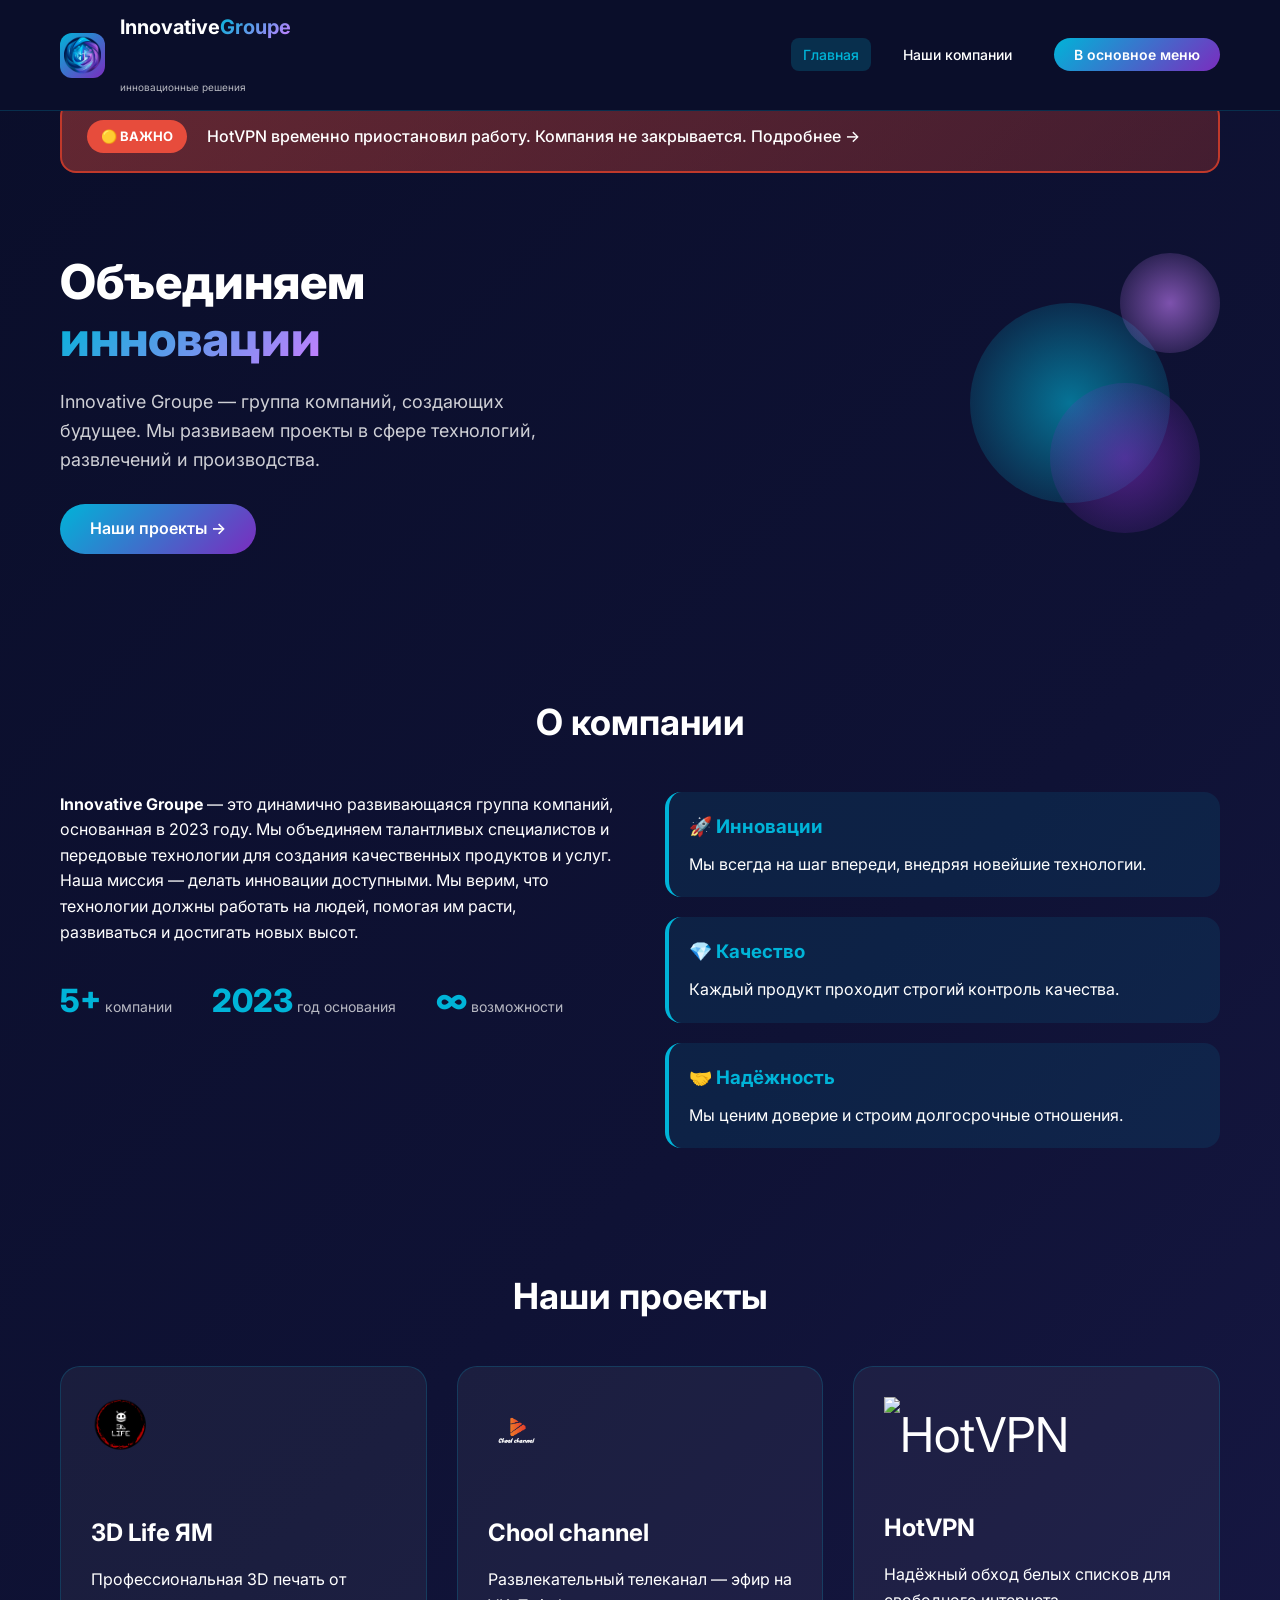
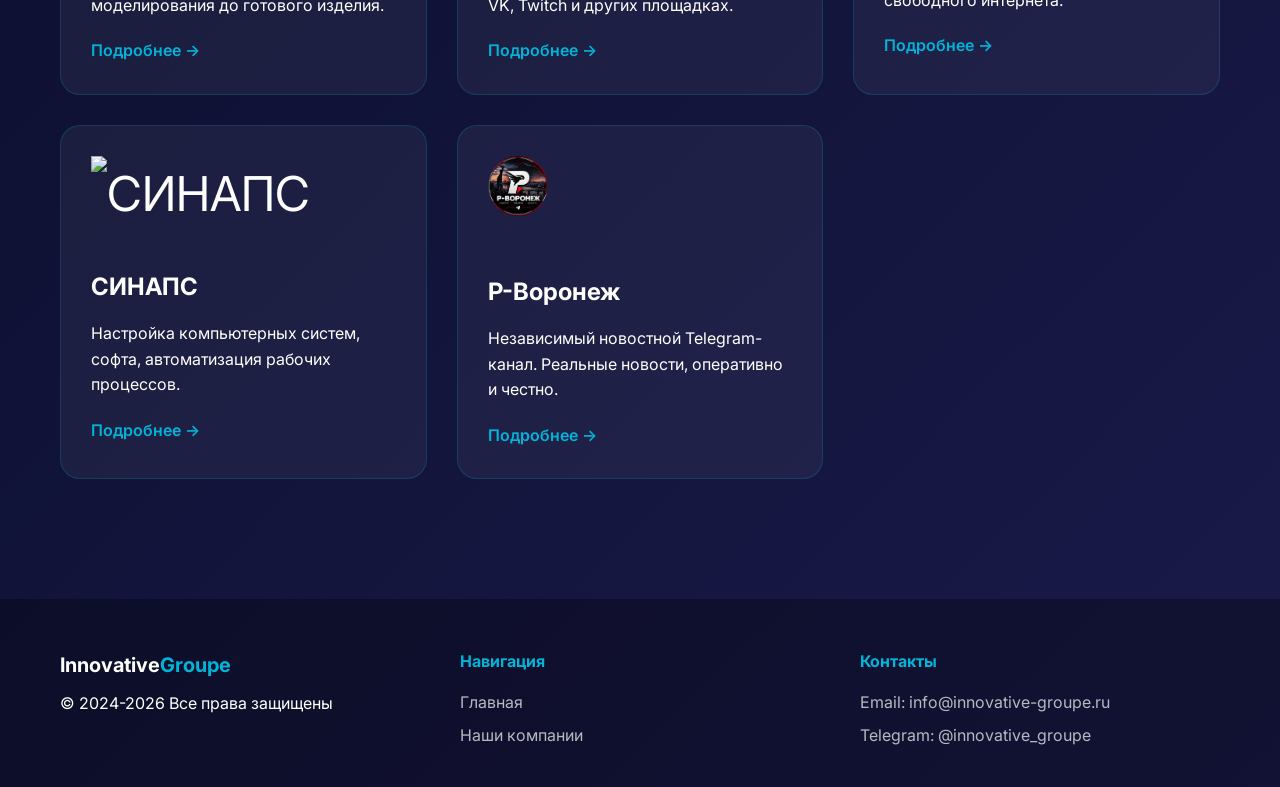
==== commit b506bd4c: "Update index.html" ====
--- a/index.html
+++ b/index.html
@@ -3,23 +3,23 @@
 <head>
     <meta charset="UTF-8">
     <meta name="viewport" content="width=device-width, initial-scale=1.0, maximum-scale=1.0, user-scalable=no">
-    <link rel="icon" type="image/png" href="favicon.png">
-    <title>Innovative Group — инновационные решения</title>
+    <link rel="icon" type="image/png" href="images/favicon.png">
+    <title>Innovative Groupe — инновационные решения</title>
     <link rel="stylesheet" href="css/style.css">
     <link href="https://fonts.googleapis.com/css2?family=Inter:wght@300;400;500;600;700;800&display=swap" rel="stylesheet">
 </head>
 <body>
     <header class="main-header">
         <div class="container">
-            <div class="header-left">
+            <a href="index.html" class="header-left">
                 <div class="logo-icon">
                     <img src="images/logo-ig.png" alt="IG" width="40" height="40">
                 </div>
                 <div class="logo-text">
-                    <h2>Innovative<span>Group</span></h2>
+                    <h2>Innovative<span>Groupe</span></h2>
                     <p>инновационные решения</p>
                 </div>
-            </div>
+            </a>
             <div class="header-nav">
                 <ul class="nav-links">
                     <li><a href="index.html" class="active">Главная</a></li>
@@ -47,7 +47,7 @@
             <div class="container">
                 <div class="hero-content">
                     <h1>Объединяем<br><span class="gradient-text">инновации</span></h1>
-                    <p>Innovative Group — группа компаний, создающих будущее. Мы развиваем проекты в сфере технологий, развлечений и производства.</p>
+                    <p>Innovative Groupe — группа компаний, создающих будущее. Мы развиваем проекты в сфере технологий, развлечений и производства.</p>
                     <a href="companies.html" class="btn-primary">Наши проекты →</a>
                 </div>
                 <div class="hero-graphic">
@@ -63,7 +63,7 @@
                 <h2>О компании</h2>
                 <div class="about-grid">
                     <div class="about-text">
-                        <p><strong>Innovative Group</strong> — это динамично развивающаяся группа компаний, основанная в 2023 году. Мы объединяем талантливых специалистов и передовые технологии для создания качественных продуктов и услуг.</p>
+                        <p><strong>Innovative Groupe</strong> — это динамично развивающаяся группа компаний, основанная в 2023 году. Мы объединяем талантливых специалистов и передовые технологии для создания качественных продуктов и услуг.</p>
                         <p>Наша миссия — делать инновации доступными. Мы верим, что технологии должны работать на людей, помогая им расти, развиваться и достигать новых высот.</p>
                         <div class="stats">
                             <div class="stat">
--- a/css/style.css
+++ b/css/style.css
@@ -11,7 +11,6 @@
 body {
     font-family: 'Inter', sans-serif;
     background: linear-gradient(135deg, #0a0e2a 0%, #0f1235 50%, #1a1a4a 100%);
-    background-attachment: fixed;
     color: #ffffff;
     line-height: 1.6;
     min-height: 100vh;
@@ -24,14 +23,13 @@
     padding: 0 20px;
 }
 
-/* ===== HEADER (ФИКСИРОВАННЫЙ) ===== */
+/* ===== HEADER ===== */
 .main-header {
     position: fixed;
     top: 0;
     left: 0;
     right: 0;
     width: 100%;
-    height: auto;
     padding: 15px 0;
     background: #0a0e2a;
     border-bottom: 1px solid rgba(0, 180, 216, 0.2);
@@ -134,6 +132,12 @@
     text-decoration: none;
     font-size: 14px;
     font-weight: 600;
+    transition: all 0.3s ease;
+}
+
+.main-menu-btn a:hover {
+    transform: translateY(-2px);
+    box-shadow: 0 5px 20px rgba(0, 180, 216, 0.4);
 }
 
 /* ===== HERO ===== */
@@ -180,6 +184,11 @@
     transition: all 0.3s ease;
 }
 
+.btn-primary:hover {
+    transform: translateY(-2px);
+    box-shadow: 0 5px 20px rgba(0, 180, 216, 0.4);
+}
+
 .btn-outline {
     display: inline-block;
     border: 2px solid #00b4d8;
@@ -244,6 +253,470 @@
     text-align: center;
 }
 
+.page-header {
+    padding: 40px 0 30px;
+    text-align: center;
+}
+
+.page-header h1 {
+    font-size: 42px;
+    margin-bottom: 15px;
+}
+
+/* ===== О НАС ===== */
+.about-grid {
+    display: grid;
+    grid-template-columns: 1fr 1fr;
+    gap: 50px;
+}
+
+.stats {
+    display: flex;
+    gap: 40px;
+    margin-top: 30px;
+}
+
+.stat {
+    text-align: center;
+}
+
+.stat-number {
+    font-size: 32px;
+    font-weight: 800;
+    color: #00b4d8;
+}
+
+.stat-label {
+    font-size: 14px;
+    opacity: 0.7;
+}
+
+.about-values {
+    display: flex;
+    flex-direction: column;
+    gap: 20px;
+}
+
+.value-card {
+    background: rgba(0, 180, 216, 0.1);
+    padding: 20px;
+    border-radius: 16px;
+    border-left: 4px solid #00b4d8;
+}
+
+.value-card h3 {
+    margin-bottom: 10px;
+    color: #00b4d8;
+}
+
+/* ===== ПРЕВЬЮ КОМПАНИЙ ===== */
+.preview-grid {
+    display: grid;
+    grid-template-columns: repeat(auto-fit, minmax(300px, 1fr));
+    gap: 30px;
+}
+
+.preview-card {
+    background: rgba(255, 255, 255, 0.05);
+    padding: 30px;
+    border-radius: 20px;
+    transition: all 0.3s ease;
+    border: 1px solid rgba(0, 180, 216, 0.2);
+}
+
+.preview-card:hover {
+    transform: translateY(-5px);
+    border-color: #00b4d8;
+    box-shadow: 0 10px 30px rgba(0, 180, 216, 0.2);
+}
+
+.preview-icon {
+    font-size: 48px;
+    margin-bottom: 20px;
+}
+
+.preview-icon img {
+    width: 60px;
+    height: 60px;
+    object-fit: contain;
+    margin-bottom: 15px;
+}
+
+.preview-card h3 {
+    font-size: 24px;
+    margin-bottom: 15px;
+}
+
+.link-arrow {
+    display: inline-block;
+    margin-top: 20px;
+    color: #00b4d8;
+    text-decoration: none;
+    font-weight: 600;
+}
+
+/* ===== СПИСОК КОМПАНИЙ ===== */
+.companies-grid {
+    display: flex;
+    flex-direction: column;
+    gap: 40px;
+}
+
+.company-item {
+    display: flex;
+    gap: 30px;
+    background: rgba(255, 255, 255, 0.05);
+    border-radius: 24px;
+    padding: 30px;
+    transition: all 0.3s ease;
+    border: 1px solid rgba(0, 180, 216, 0.2);
+}
+
+.company-item:hover {
+    transform: translateX(5px);
+    border-color: #00b4d8;
+}
+
+.company-logo {
+    flex-shrink: 0;
+}
+
+.company-logo img {
+    width: 120px;
+    height: 120px;
+    object-fit: contain;
+    border-radius: 24px;
+    transition: transform 0.3s ease;
+}
+
+.company-logo img:hover {
+    transform: scale(1.05);
+}
+
+.company-info {
+    flex: 1;
+}
+
+.company-name {
+    font-size: 28px;
+    margin-bottom: 15px;
+}
+
+.company-details p {
+    margin-bottom: 8px;
+    opacity: 0.8;
+}
+
+/* ===== СТРАНИЦА КОМПАНИИ ===== */
+.company-hero {
+    padding: 60px 0;
+    text-align: center;
+}
+
+.company-icon {
+    font-size: 80px;
+    margin-bottom: 20px;
+}
+
+.company-icon img {
+    width: 100px;
+    height: 100px;
+    object-fit: contain;
+    border-radius: 50%;
+    background: rgba(0, 180, 216, 0.1);
+    padding: 15px;
+    transition: transform 0.3s ease;
+}
+
+.company-icon img:hover {
+    transform: scale(1.05);
+}
+
+.company-hero h1 {
+    font-size: 48px;
+    margin-bottom: 15px;
+}
+
+.company-hero p {
+    font-size: 20px;
+    opacity: 0.8;
+    margin-bottom: 20px;
+}
+
+.company-meta {
+    display: flex;
+    justify-content: center;
+    gap: 30px;
+    flex-wrap: wrap;
+}
+
+.company-meta span {
+    background: rgba(0, 180, 216, 0.2);
+    padding: 5px 15px;
+    border-radius: 20px;
+    font-size: 14px;
+}
+
+.company-description {
+    padding: 0 0 80px;
+}
+
+.description-grid {
+    display: grid;
+    grid-template-columns: 1fr 1fr;
+    gap: 50px;
+}
+
+.description-text h2 {
+    text-align: left;
+    margin-bottom: 20px;
+}
+
+.description-text h3 {
+    margin: 25px 0 15px;
+    color: #00b4d8;
+}
+
+.description-text ul {
+    list-style: none;
+    margin-bottom: 30px;
+}
+
+.description-text li {
+    margin-bottom: 10px;
+    padding-left: 24px;
+    position: relative;
+}
+
+.description-text li::before {
+    content: "▹";
+    position: absolute;
+    left: 0;
+    color: #00b4d8;
+}
+
+.description-features {
+    display: flex;
+    flex-direction: column;
+    gap: 20px;
+}
+
+.feature {
+    background: rgba(0, 180, 216, 0.1);
+    padding: 25px;
+    border-radius: 16px;
+    text-align: center;
+}
+
+.feature h3 {
+    font-size: 24px;
+    margin-bottom: 10px;
+    color: #00b4d8;
+}
+
+.platform-buttons {
+    display: flex;
+    gap: 15px;
+    margin-top: 20px;
+    flex-wrap: wrap;
+}
+
+/* ===== ТАРИФЫ ===== */
+.tariffs {
+    padding: 60px 0;
+    background: rgba(255, 255, 255, 0.02);
+}
+
+.section-subtitle {
+    text-align: center;
+    opacity: 0.7;
+    margin-bottom: 50px;
+}
+
+.tariffs-grid-2col {
+    display: grid;
+    grid-template-columns: repeat(auto-fit, minmax(380px, 1fr));
+    gap: 30px;
+    max-width: 1200px;
+    margin: 0 auto;
+}
+
+.tariff-card {
+    background: rgba(255, 255, 255, 0.05);
+    border-radius: 24px;
+    padding: 30px;
+    text-align: center;
+    transition: all 0.3s ease;
+    position: relative;
+    border: 2px solid rgba(0, 180, 216, 0.3);
+}
+
+.tariff-card:hover {
+    transform: translateY(-10px);
+    box-shadow: 0 20px 40px rgba(0, 180, 216, 0.3);
+}
+
+.tariff-badge {
+    position: absolute;
+    top: -12px;
+    right: 20px;
+    background: linear-gradient(135deg, #00b4d8, #7b2cbf);
+    padding: 5px 15px;
+    border-radius: 20px;
+    font-size: 12px;
+    font-weight: 600;
+}
+
+.tariff-icon {
+    font-size: 48px;
+    margin-bottom: 15px;
+}
+
+.tariff-card h3 {
+    font-size: 28px;
+    margin-bottom: 10px;
+}
+
+.tariff-price {
+    margin-bottom: 10px;
+}
+
+.price {
+    font-size: 36px;
+    font-weight: 800;
+    background: linear-gradient(135deg, #00b4d8, #c77dff);
+    -webkit-background-clip: text;
+    background-clip: text;
+    color: transparent;
+}
+
+.period {
+    font-size: 14px;
+    opacity: 0.7;
+}
+
+.tariff-traffic {
+    font-size: 18px;
+    font-weight: 700;
+    color: #00b4d8;
+    margin-bottom: 15px;
+    padding: 8px;
+    background: rgba(0, 180, 216, 0.1);
+    border-radius: 20px;
+    display: inline-block;
+}
+
+.tariff-features {
+    list-style: none;
+    margin: 20px 0;
+    text-align: left;
+}
+
+.tariff-features li {
+    margin-bottom: 10px;
+    font-size: 14px;
+    padding-left: 24px;
+    position: relative;
+}
+
+.tariff-features li::before {
+    content: "✅";
+    position: absolute;
+    left: 0;
+}
+
+.tariff-target {
+    font-size: 12px;
+    opacity: 0.8;
+    margin: 15px 0;
+    padding: 8px;
+    background: rgba(255, 255, 255, 0.05);
+    border-radius: 12px;
+    font-style: italic;
+}
+
+.btn-tariff {
+    display: inline-block;
+    background: rgba(0, 180, 216, 0.2);
+    padding: 12px 30px;
+    border-radius: 30px;
+    color: #00b4d8;
+    text-decoration: none;
+    font-weight: 600;
+    transition: all 0.3s ease;
+    margin-top: 10px;
+}
+
+.tariff-card:hover .btn-tariff {
+    background: #00b4d8;
+    color: #0a0e2a;
+}
+
+.tariff-card.lite { border-color: #ffd700; }
+.tariff-card.vip { border-color: #9b59b6; }
+.tariff-card.green { border-color: #2ecc71; }
+.tariff-card.ultra { border-color: #3498db; }
+.tariff-card.family { border-color: #1abc9c; }
+.tariff-card.premium { border-color: #e67e22; }
+.tariff-card.red { border-color: #e74c3c; }
+.tariff-card.super { border-color: #95a5a6; background: rgba(0, 0, 0, 0.3); }
+
+.tariff-note {
+    text-align: center;
+    margin-top: 40px;
+    padding: 20px;
+    background: rgba(0, 180, 216, 0.1);
+    border-radius: 16px;
+}
+
+.tariff-note p {
+    margin: 5px 0;
+    opacity: 0.8;
+    font-size: 14px;
+}
+
+/* ===== КАК ПОДКЛЮЧИТЬСЯ ===== */
+.steps-grid {
+    display: grid;
+    grid-template-columns: repeat(auto-fit, minmax(200px, 1fr));
+    gap: 30px;
+    margin-bottom: 40px;
+}
+
+.step {
+    text-align: center;
+    padding: 20px;
+}
+
+.step-number {
+    width: 50px;
+    height: 50px;
+    background: linear-gradient(135deg, #00b4d8, #7b2cbf);
+    border-radius: 50%;
+    display: flex;
+    align-items: center;
+    justify-content: center;
+    font-size: 24px;
+    font-weight: 800;
+    margin: 0 auto 20px;
+}
+
+.step h3 {
+    margin-bottom: 10px;
+}
+
+.step p {
+    opacity: 0.7;
+    font-size: 14px;
+}
+
+.connect-buttons {
+    display: flex;
+    justify-content: center;
+    gap: 20px;
+    flex-wrap: wrap;
+}
+
 /* ===== FOOTER ===== */
 footer {
     background: rgba(0, 0, 0, 0.3);
@@ -257,6 +730,11 @@
     gap: 40px;
 }
 
+.footer-logo h3 {
+    font-size: 20px;
+    margin-bottom: 10px;
+}
+
 .footer-logo h3 span {
     color: #00b4d8;
 }
@@ -269,17 +747,220 @@
 
 .footer-links ul {
     list-style: none;
+}
+
+.footer-links li {
+    margin-bottom: 8px;
 }
 
 .footer-links a {
     color: #fff;
     text-decoration: none;
     opacity: 0.7;
+    transition: all 0.3s ease;
 }
 
 .footer-links a:hover {
     opacity: 1;
     color: #00b4d8;
+}
+
+.footer-contact p {
+    opacity: 0.7;
+    margin-bottom: 8px;
+}
+
+/* ===== КНОПКИ СОЦСЕТЕЙ ===== */
+.social-links {
+    margin-top: 30px;
+}
+
+.social-links h3 {
+    margin-bottom: 20px;
+    color: #00b4d8;
+    font-size: 22px;
+}
+
+.social-btn {
+    display: inline-flex;
+    align-items: center;
+    justify-content: center;
+    gap: 12px;
+    background: #0a0e2a;
+    border: 1.5px solid rgba(0, 180, 216, 0.4);
+    padding: 12px 28px;
+    border-radius: 50px;
+    color: #fff;
+    text-decoration: none;
+    font-weight: 600;
+    font-size: 16px;
+    transition: all 0.3s ease;
+}
+
+.social-icon img {
+    width: 24px;
+    height: 24px;
+    display: block;
+}
+
+.social-btn.telegram {
+    border-color: #00b4d8;
+}
+
+.social-btn.telegram:hover {
+    background: #00b4d8;
+    border-color: #00b4d8;
+    color: #0a0e2a;
+    transform: translateY(-3px);
+    box-shadow: 0 8px 20px rgba(0, 180, 216, 0.4);
+}
+
+/* ===== СРОЧНАЯ НОВОСТЬ ===== */
+.urgent-news {
+    padding: 20px 0 0;
+}
+
+.urgent-news-banner {
+    display: flex;
+    align-items: center;
+    gap: 20px;
+    background: linear-gradient(135deg, rgba(231, 76, 60, 0.2), rgba(155, 89, 182, 0.15));
+    border: 2px solid #e74c3c;
+    border-radius: 16px;
+    padding: 18px 25px;
+    text-decoration: none;
+    color: #fff;
+    transition: all 0.3s ease;
+}
+
+.urgent-news-banner:hover {
+    background: linear-gradient(135deg, rgba(231, 76, 60, 0.35), rgba(155, 89, 182, 0.25));
+    transform: translateY(-2px);
+}
+
+.urgent-badge {
+    background: #e74c3c;
+    color: #fff;
+    padding: 6px 14px;
+    border-radius: 20px;
+    font-size: 13px;
+    font-weight: 700;
+    white-space: nowrap;
+}
+
+.urgent-text {
+    font-size: 16px;
+    font-weight: 500;
+    flex: 1;
+}
+
+.urgent-news-banner.urgent-hotvpn {
+    background: linear-gradient(135deg, rgba(231, 76, 60, 0.4), rgba(192, 57, 43, 0.3));
+    border-color: #c0392b;
+}
+
+/* ===== ЗАКРЫТАЯ КОМПАНИЯ ===== */
+.company-icon.inactive img {
+    filter: brightness(0.65);
+    opacity: 0.5;
+}
+
+.company-item.closed {
+    border-color: rgba(231, 76, 60, 0.3);
+    background: rgba(231, 76, 60, 0.05);
+    opacity: 0.85;
+}
+
+.closed-badge {
+    display: inline-block;
+    background: rgba(231, 76, 60, 0.25);
+    color: #ff6b6b;
+    padding: 5px 15px;
+    border-radius: 20px;
+    font-size: 13px;
+    font-weight: 600;
+    margin-top: 10px;
+}
+
+/* ===== ПРИОСТАНОВЛЕННАЯ КОМПАНИЯ ===== */
+.company-icon.paused img {
+    filter: brightness(0.6) sepia(1) hue-rotate(-30deg) saturate(3);
+    opacity: 0.6;
+}
+
+.paused-banner {
+    display: flex;
+    align-items: center;
+    justify-content: center;
+    gap: 15px;
+    background: linear-gradient(135deg, rgba(231, 76, 60, 0.35), rgba(192, 57, 43, 0.25));
+    border: 2px solid #c0392b;
+    border-radius: 16px;
+    padding: 18px 30px;
+    max-width: 600px;
+    margin: 25px auto;
+}
+
+.paused-banner-icon {
+    font-size: 28px;
+}
+
+.paused-banner-text {
+    display: flex;
+    flex-direction: column;
+    text-align: left;
+    gap: 4px;
+}
+
+.paused-banner-text strong {
+    font-size: 17px;
+    color: #ff4444;
+}
+
+.paused-banner-text span {
+    font-size: 14px;
+    opacity: 0.9;
+    color: #ff6b6b;
+}
+
+.meta-paused {
+    background: rgba(231, 76, 60, 0.4) !important;
+    color: #ff6b6b !important;
+    font-weight: 600;
+}
+
+.company-item.paused {
+    border-color: rgba(231, 76, 60, 0.4);
+    background: rgba(231, 76, 60, 0.08);
+}
+
+.paused-badge {
+    display: inline-block;
+    background: rgba(231, 76, 60, 0.3);
+    color: #ff6b6b;
+    padding: 5px 15px;
+    border-radius: 20px;
+    font-size: 13px;
+    font-weight: 600;
+    margin-top: 10px;
+}
+
+/* ===== НОВОСТИ ===== */
+.news-message {
+    background: rgba(255, 255, 255, 0.03);
+    border-left: 4px solid #e74c3c;
+    border-radius: 16px;
+    padding: 40px;
+    margin: 40px auto;
+    max-width: 800px;
+}
+
+.news-actions {
+    display: flex;
+    justify-content: center;
+    gap: 20px;
+    flex-wrap: wrap;
+    margin-top: 40px;
 }
 
 /* ===== МОБИЛЬНАЯ ВЕРСИЯ ===== */
@@ -357,4 +1038,52 @@
     .hero-graphic {
         display: none;
     }
-}
+
+    .about-grid,
+    .description-grid,
+    .company-item {
+        grid-template-columns: 1fr;
+        flex-direction: column;
+    }
+
+    .company-item {
+        text-align: center;
+    }
+
+    .company-logo {
+        margin: 0 auto;
+    }
+
+    .company-logo img {
+        width: 100px;
+        height: 100px;
+    }
+
+    .company-icon img {
+        width: 80px;
+        height: 80px;
+    }
+
+    .tariffs-grid-2col,
+    .steps-grid {
+        grid-template-columns: 1fr;
+    }
+
+    .connect-buttons {
+        flex-direction: column;
+        align-items: center;
+    }
+
+    .page-header h1 {
+        font-size: 28px;
+    }
+
+    .company-hero h1 {
+        font-size: 32px;
+    }
+
+    .footer-content {
+        grid-template-columns: 1fr;
+        text-align: center;
+    }
+}
